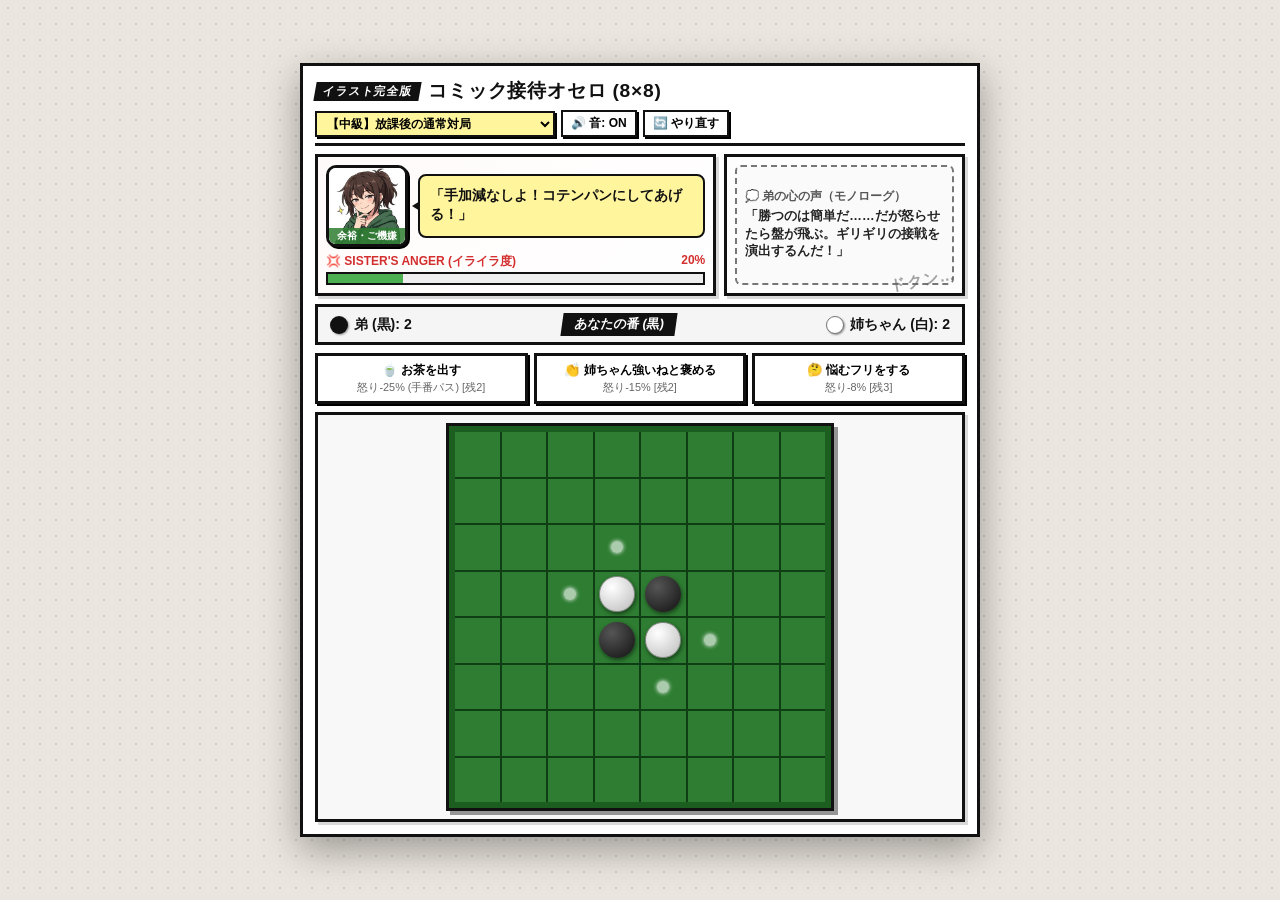
==== index.html @ 3b0e12ae "Add files via upload" ====
<!DOCTYPE html>
<html lang="ja">
<head>
<meta charset="UTF-8">
<meta name="viewport" content="width=device-width, initial-scale=1.0">
<title>コミック接待オセロ 〜姉ちゃんの機嫌を損ねずに勝て！〜</title>
<style>
  :root {
    --comic-black: #111111;
    --comic-white: #ffffff;
    --comic-red: #d32f2f;
    --comic-yellow: #fff59d;
    --board-bg: #2e7d32;
    --board-border: #1b5e20;
    --border-thick: 3.5px solid var(--comic-black);
    --border-medium: 2px solid var(--comic-black);
  }

  * {
    box-sizing: border-box;
    margin: 0;
    padding: 0;
    user-select: none;
  }

  body {
    font-family: 'Hiragino Kaku Gothic ProN', 'Yu Gothic', sans-serif;
    background: #eae5de;
    background-image: radial-gradient(#ccc 1.5px, transparent 1.5px);
    background-size: 16px 16px;
    color: var(--comic-black);
    display: flex;
    justify-content: center;
    align-items: center;
    min-height: 100vh;
    padding: 10px;
    overflow-x: hidden;
  }

  .comic-page {
    background: var(--comic-white);
    border: var(--border-thick);
    box-shadow: 0 12px 35px rgba(0, 0, 0, 0.35);
    max-width: 680px;
    width: 100%;
    padding: 12px;
    display: flex;
    flex-direction: column;
    gap: 8px;
    position: relative;
  }

  /* Header & Stage Selector */
  .comic-header {
    border-bottom: var(--border-thick);
    padding-bottom: 6px;
    display: flex;
    justify-content: space-between;
    align-items: center;
    flex-wrap: wrap;
    gap: 6px;
  }

  .comic-title {
    font-size: 1.2rem;
    font-weight: 900;
    letter-spacing: 0.04em;
    display: flex;
    align-items: center;
    gap: 8px;
  }

  .chapter-badge {
    background: var(--comic-black);
    color: var(--comic-white);
    font-size: 0.72rem;
    font-weight: 900;
    padding: 2px 8px;
    transform: skew(-10deg);
  }

  .header-actions {
    display: flex;
    gap: 6px;
    align-items: center;
    flex-wrap: wrap;
  }

  .stage-select {
    background: var(--comic-yellow);
    border: var(--border-medium);
    padding: 3px 6px;
    font-size: 0.75rem;
    font-weight: 900;
    cursor: pointer;
    box-shadow: 2px 2px 0px #000;
  }

  .comic-btn-small {
    background: var(--comic-white);
    border: var(--border-medium);
    padding: 3px 8px;
    font-size: 0.75rem;
    font-weight: bold;
    cursor: pointer;
    box-shadow: 2px 2px 0px #000;
  }

  .comic-btn-small:hover {
    background: #f5f5f5;
  }

  /* Top Comic Panels */
  .top-panels {
    display: grid;
    grid-template-columns: 1.25fr 0.75fr;
    gap: 8px;
  }

  @media (max-width: 520px) {
    .top-panels {
      grid-template-columns: 1fr;
    }
  }

  .panel {
    border: var(--border-thick);
    background: var(--comic-white);
    padding: 8px;
    position: relative;
    box-shadow: 3px 3px 0px rgba(0, 0, 0, 0.15);
    overflow: hidden;
  }

  /* Sister Panel with Real Illustration */
  .panel-sister {
    display: flex;
    flex-direction: column;
    justify-content: space-between;
    background: linear-gradient(135deg, #fffafa 0%, #ffffff 100%);
  }

  .sister-content {
    display: flex;
    align-items: center;
    gap: 10px;
  }

  .sister-avatar-wrap {
    width: 82px;
    height: 82px;
    border-radius: 10px;
    border: var(--border-thick);
    background: #fff;
    flex-shrink: 0;
    position: relative;
    overflow: hidden;
    box-shadow: 2px 2px 0px #000;
  }

  .sister-avatar-img {
    width: 100%;
    height: 100%;
    object-fit: cover;
    display: block;
    transition: transform 0.2s ease;
  }

  .mood-tag {
    position: absolute;
    bottom: 0;
    left: 0;
    right: 0;
    background: rgba(0, 0, 0, 0.78);
    color: #fff;
    font-size: 0.62rem;
    font-weight: 900;
    text-align: center;
    padding: 1px 0;
  }

  .speech-balloon {
    background: var(--comic-yellow);
    border: var(--border-medium);
    border-radius: 8px;
    padding: 8px 10px;
    font-size: 0.85rem;
    font-weight: bold;
    line-height: 1.38;
    flex-grow: 1;
    position: relative;
    min-height: 64px;
    display: flex;
    align-items: center;
  }

  .speech-balloon::before {
    content: '';
    position: absolute;
    left: -8px;
    top: 50%;
    transform: translateY(-50%);
    border-width: 5px 8px 5px 0;
    border-style: solid;
    border-color: transparent var(--comic-black) transparent transparent;
  }

  /* Anger Meter */
  .anger-wrapper {
    margin-top: 6px;
  }

  .anger-header {
    display: flex;
    justify-content: space-between;
    font-size: 0.75rem;
    font-weight: 900;
    color: var(--comic-red);
    margin-bottom: 2px;
  }

  .anger-bar-box {
    height: 13px;
    border: var(--border-medium);
    background: #eee;
    overflow: hidden;
    position: relative;
  }

  .anger-bar-progress {
    height: 100%;
    width: 20%;
    background: #4caf50;
    transition: width 0.3s ease, background-color 0.3s ease;
  }

  .danger-shake {
    animation: dangerShake 0.15s infinite;
  }

  @keyframes dangerShake {
    0%, 100% { transform: translate(0, 0); }
    25% { transform: translate(-2px, 1px); }
    75% { transform: translate(2px, -1px); }
  }

  /* Brother Monologue Panel */
  .panel-brother {
    display: flex;
    flex-direction: column;
    justify-content: space-between;
    background: #fdfdfd;
  }

  .brother-box {
    display: flex;
    flex-direction: column;
    height: 100%;
    justify-content: center;
    border: 2px dashed #777;
    padding: 8px;
    border-radius: 6px;
    background: #fafafa;
  }

  .thought-title {
    font-size: 0.72rem;
    font-weight: 900;
    color: #555;
    margin-bottom: 4px;
  }

  .thought-text {
    font-size: 0.79rem;
    font-weight: 600;
    line-height: 1.4;
    color: #222;
  }

  .sound-effect-float {
    position: absolute;
    right: 6px;
    bottom: 2px;
    font-size: 0.95rem;
    font-weight: 900;
    color: #666;
    opacity: 0.6;
    letter-spacing: 0.1em;
    transform: rotate(-10deg);
  }

  /* Score & Turn Banner */
  .banner-score {
    display: flex;
    justify-content: space-between;
    align-items: center;
    border: var(--border-thick);
    padding: 6px 12px;
    background: #f5f5f5;
    font-weight: 900;
    font-size: 0.88rem;
  }

  .player-disc-count {
    display: flex;
    align-items: center;
    gap: 6px;
  }

  .mini-disc {
    width: 18px;
    height: 18px;
    border-radius: 50%;
    box-shadow: 1px 1px 2px rgba(0,0,0,0.4);
  }

  .mini-black { background: #111; }
  .mini-white { background: #fff; border: 1px solid #777; }

  .turn-tag {
    background: var(--comic-black);
    color: #fff;
    padding: 3px 12px;
    font-size: 0.8rem;
    transform: skew(-8deg);
  }

  .turn-tag.sister-thinking {
    background: var(--comic-red);
  }

  /* Hospitality Command Panel */
  .hospitality-bar {
    display: grid;
    grid-template-columns: repeat(3, 1fr);
    gap: 6px;
  }

  .cmd-btn {
    background: var(--comic-white);
    border: var(--border-thick);
    padding: 6px 4px;
    font-family: inherit;
    font-size: 0.78rem;
    font-weight: 900;
    cursor: pointer;
    display: flex;
    flex-direction: column;
    align-items: center;
    gap: 2px;
    box-shadow: 2px 2px 0px #000;
    transition: all 0.1s;
  }

  .cmd-btn:hover:not(:disabled) {
    background: #fff9c4;
    transform: translate(-1px, -1px);
    box-shadow: 3px 3px 0px #000;
  }

  .cmd-btn:active:not(:disabled) {
    transform: translate(2px, 2px);
    box-shadow: 0px 0px 0px #000;
  }

  .cmd-btn:disabled {
    opacity: 0.4;
    cursor: not-allowed;
    background: #e0e0e0;
    box-shadow: none;
  }

  .cmd-sub {
    font-size: 0.68rem;
    color: #666;
    font-weight: normal;
  }

  /* Othello 8x8 Board Panel */
  .panel-board {
    display: flex;
    flex-direction: column;
    align-items: center;
    padding: 8px;
    background: #f8f8f8;
    position: relative;
  }

  .board-container {
    background: #1b5e20;
    border: var(--border-thick);
    padding: 6px;
    box-shadow: 4px 4px 0px rgba(0, 0, 0, 0.4);
    position: relative;
    transition: transform 0.8s cubic-bezier(0.175, 0.885, 0.32, 1.275);
  }

  .othello-grid {
    display: grid;
    grid-template-columns: repeat(8, 1fr);
    grid-template-rows: repeat(8, 1fr);
    gap: 2px;
    width: min(86vw, 370px);
    height: min(86vw, 370px);
    background: #0f3d14;
  }

  .cell {
    background: var(--board-bg);
    display: flex;
    align-items: center;
    justify-content: center;
    position: relative;
    cursor: default;
  }

  .cell.valid-move {
    cursor: pointer;
  }

  .cell.valid-move::after {
    content: '';
    width: 26%;
    height: 26%;
    border-radius: 50%;
    background: rgba(255, 255, 255, 0.6);
    box-shadow: 0 0 4px #fff;
    transition: transform 0.15s;
  }

  .cell.valid-move:hover::after {
    transform: scale(1.6);
    background: #ffeb3b;
    box-shadow: 0 0 6px #ffeb3b;
  }

  .disc {
    width: 80%;
    height: 80%;
    border-radius: 50%;
    box-shadow: 1px 2px 4px rgba(0, 0, 0, 0.5);
    transition: transform 0.3s;
  }

  .disc.black {
    background: radial-gradient(circle at 35% 30%, #555, #111);
  }

  .disc.white {
    background: radial-gradient(circle at 35% 30%, #fff, #bbb);
    border: 1px solid #888;
  }

  .disc.flip-anim {
    animation: discFlip 0.35s forwards;
  }

  @keyframes discFlip {
    0% { transform: rotateY(0deg) scale(1); }
    50% { transform: rotateY(90deg) scale(1.15); }
    100% { transform: rotateY(180deg) scale(1); }
  }

  /* Dynamic Anime Cut-in Banner (Mid-game) */
  .anime-cutin-banner {
    position: fixed;
    left: 0;
    right: 0;
    top: 36%;
    background: linear-gradient(90deg, #000 0%, #222 15%, #b71c1c 85%, #000 100%);
    border-top: 4px solid #fff;
    border-bottom: 4px solid #fff;
    outline: 4px solid #000;
    display: none;
    align-items: center;
    justify-content: center;
    gap: 16px;
    padding: 8px 20px;
    z-index: 2500;
    box-shadow: 0 10px 30px rgba(0,0,0,0.6);
    animation: cutinSlide 0.95s forwards ease-out;
    pointer-events: none;
  }

  @keyframes cutinSlide {
    0% { transform: translateX(100%) skewY(-3deg); opacity: 0; }
    18% { transform: translateX(0%) skewY(-3deg); opacity: 1; }
    80% { transform: translateX(0%) skewY(-3deg); opacity: 1; }
    100% { transform: translateX(-100%) skewY(-3deg); opacity: 0; }
  }

  .cutin-banner-img {
    width: 92px;
    height: 92px;
    border-radius: 8px;
    border: 3px solid #fff;
    object-fit: cover;
    box-shadow: 3px 3px 0px #000;
  }

  .cutin-banner-text {
    color: #fff;
    font-size: 1.25rem;
    font-weight: 900;
    text-shadow: 2px 2px 0px #000;
    letter-spacing: 0.06em;
    max-width: 380px;
  }

  /* Dynamic Onomatopoeia Effect Overlay */
  .onomato-popup {
    position: absolute;
    pointer-events: none;
    font-size: 1.8rem;
    font-weight: 900;
    color: var(--comic-red);
    text-shadow: 2px 2px 0px #000, -2px -2px 0px #fff;
    letter-spacing: 0.1em;
    z-index: 100;
    transform: translate(-50%, -50%) rotate(var(--rot));
    animation: onomatoPop 0.8s forwards ease-out;
  }

  @keyframes onomatoPop {
    0% { transform: translate(-50%, -50%) scale(0.3) rotate(var(--rot)); opacity: 0; }
    30% { transform: translate(-50%, -50%) scale(1.3) rotate(var(--rot)); opacity: 1; }
    70% { transform: translate(-50%, -50%) scale(1) rotate(var(--rot)); opacity: 1; }
    100% { transform: translate(-50%, -100%) scale(0.9) rotate(var(--rot)); opacity: 0; }
  }

  /* Table Flip Crash Animation */
  .table-flip-active {
    animation: flipTableManga 1.5s forwards cubic-bezier(0.2, 1, 0.4, 1);
  }

  @keyframes flipTableManga {
    0% { transform: scale(1) rotate(0deg); }
    20% { transform: scale(1.15) translateY(-60px) rotate(-15deg); }
    50% { transform: scale(0.9) translateY(-200px) rotate(120deg); }
    100% { transform: scale(0.2) translateY(800px) rotate(360deg); opacity: 0; }
  }

  .flying-particle {
    position: fixed;
    width: 28px;
    height: 28px;
    border-radius: 50%;
    z-index: 2000;
    pointer-events: none;
    animation: particleFly 1.2s forwards ease-out;
  }

  @keyframes particleFly {
    0% { transform: translate(0, 0) scale(1); opacity: 1; }
    100% { transform: translate(var(--tx), var(--ty)) scale(0.2) rotate(720deg); opacity: 0; }
  }

  /* Manga Cut-in Result Modal */
  .manga-modal-bg {
    position: fixed;
    top: 0;
    left: 0;
    width: 100%;
    height: 100%;
    background: rgba(0, 0, 0, 0.86);
    display: none;
    justify-content: center;
    align-items: center;
    z-index: 3000;
    padding: 14px;
  }

  .manga-modal-box {
    background: #fff;
    border: 6px solid #000;
    max-width: 560px;
    width: 100%;
    padding: 18px;
    position: relative;
    box-shadow: 0 0 40px rgba(0, 0, 0, 0.8);
    display: flex;
    flex-direction: column;
    align-items: center;
    gap: 10px;
    animation: modalPop 0.25s cubic-bezier(0.175, 0.885, 0.32, 1.275);
    overflow: hidden;
  }

  @keyframes modalPop {
    0% { transform: scale(0.5); opacity: 0; }
    100% { transform: scale(1); opacity: 1; }
  }

  .speed-lines {
    position: absolute;
    top: 0;
    left: 0;
    width: 100%;
    height: 100%;
    background: repeating-conic-gradient(
      from 0deg,
      rgba(0, 0, 0, 0.05) 0deg 10deg,
      transparent 10deg 20deg
    );
    pointer-events: none;
  }

  .modal-shout {
    font-size: 1.85rem;
    font-weight: 900;
    letter-spacing: 0.1em;
    color: var(--comic-red);
    text-shadow: 2px 2px 0px #000;
    text-align: center;
    z-index: 1;
    transform: skew(-6deg);
  }

  .modal-illust-wrap {
    z-index: 1;
    border: 4px solid #000;
    box-shadow: 4px 4px 0px rgba(0,0,0,0.3);
    background: #fff;
    overflow: hidden;
    max-width: 100%;
  }

  .modal-illust-scene {
    width: 100%;
    max-width: 480px;
    height: auto;
    display: block;
  }

  .modal-illust-face {
    width: 160px;
    height: 160px;
    object-fit: cover;
    display: block;
  }

  .modal-balloon {
    font-size: 1rem;
    font-weight: 900;
    background: #000;
    color: #fff;
    padding: 8px 16px;
    border-radius: 4px;
    text-align: center;
    z-index: 1;
    line-height: 1.4;
  }

  .modal-score {
    font-size: 1.15rem;
    font-weight: 900;
    color: #2e7d32;
    z-index: 1;
  }

  .modal-desc {
    font-size: 0.86rem;
    color: #333;
    line-height: 1.5;
    text-align: center;
    z-index: 1;
  }

  .modal-btn {
    background: #000;
    color: #fff;
    border: 3px solid #000;
    padding: 10px 28px;
    font-size: 0.95rem;
    font-weight: 900;
    cursor: pointer;
    letter-spacing: 0.1em;
    z-index: 1;
    transition: all 0.15s;
    box-shadow: 3px 3px 0px #aaa;
  }

  .modal-btn:hover {
    background: var(--comic-red);
    border-color: var(--comic-red);
    transform: translate(-2px, -2px);
    box-shadow: 5px 5px 0px #000;
  }
</style>
</head>
<body>

<div class="comic-page" id="comicPage">

  <!-- Header -->
  <div class="comic-header">
    <div class="comic-title">
      <span class="chapter-badge">イラスト完全版</span>
      <span>コミック接待オセロ (8×8)</span>
    </div>
    <div class="header-actions">
      <select class="stage-select" id="stageSelect" onchange="changeStage()">
        <option value="easy">【初級】おやつ前のご機嫌姉ちゃん</option>
        <option value="normal" selected>【中級】放課後の通常対局</option>
        <option value="hard">【上級】テスト前でピリピリ姉ちゃん</option>
      </select>
      <button class="comic-btn-small" id="soundBtn" onclick="toggleSound()">🔊 音: ON</button>
      <button class="comic-btn-small" onclick="resetGame()">🔄 やり直す</button>
    </div>
  </div>

  <!-- Top Comic Panels -->
  <div class="top-panels">

    <!-- Panel 1: Sister's Illustrated Mood & Speech -->
    <div class="panel panel-sister" id="panelSister">
      <div class="sister-content">
        <div class="sister-avatar-wrap">
          <img class="sister-avatar-img" id="sisterAvatarImg" src="" alt="姉ちゃん">
          <div class="mood-tag" id="moodTag">ご機嫌</div>
        </div>
        <div class="speech-balloon" id="speechBalloon">
          「手加減なしよ！コテンパンにしてあげる！」
        </div>
      </div>
      <div class="anger-wrapper">
        <div class="anger-header">
          <span>💢 SISTER'S ANGER (イライラ度)</span>
          <span id="angerText">20%</span>
        </div>
        <div class="anger-bar-box">
          <div class="anger-bar-progress" id="angerBar"></div>
        </div>
      </div>
    </div>

    <!-- Panel 2: Brother's Inner Voice -->
    <div class="panel panel-brother">
      <div class="brother-box">
        <div class="thought-title">💭 弟の心の声（モノローグ）</div>
        <div class="thought-text" id="thoughtText">
          「勝つのは簡単だ……だが怒らせたら盤が飛ぶ。ギリギリの接戦を演出するんだ！」
        </div>
      </div>
      <div class="sound-effect-float" id="monoEffect">ドクン…</div>
    </div>

  </div>

  <!-- Score & Turn Banner -->
  <div class="banner-score">
    <div class="player-disc-count">
      <div class="mini-disc mini-black"></div>
      <span>弟 (黒): <span id="blackScore">2</span></span>
    </div>
    <div class="turn-tag" id="turnTag">あなたの番 (黒)</div>
    <div class="player-disc-count">
      <div class="mini-disc mini-white"></div>
      <span>姉ちゃん (白): <span id="whiteScore">2</span></span>
    </div>
  </div>

  <!-- Hospitality Commands -->
  <div class="hospitality-bar">
    <button class="cmd-btn" id="btnTea" onclick="useCommand('tea')">
      <span>🍵 お茶を出す</span>
      <span class="cmd-sub">怒り-25% (手番パス) [残<span id="teaCount">2</span>]</span>
    </button>
    <button class="cmd-btn" id="btnPraise" onclick="useCommand('praise')">
      <span>👏 姉ちゃん強いねと褒める</span>
      <span class="cmd-sub">怒り-15% [残<span id="praiseCount">2</span>]</span>
    </button>
    <button class="cmd-btn" id="btnHesitate" onclick="useCommand('hesitate')">
      <span>🤔 悩むフリをする</span>
      <span class="cmd-sub">怒り-8% [残<span id="hesitateCount">3</span>]</span>
    </button>
  </div>

  <!-- Main 8x8 Othello Board -->
  <div class="panel panel-board">
    <div class="board-container" id="boardContainer">
      <div class="othello-grid" id="othelloGrid">
        <!-- 64 cells generated by JS -->
      </div>
    </div>
  </div>

</div>

<!-- Mid-game Dynamic Anime Cut-in Banner -->
<div class="anime-cutin-banner" id="animeCutinBanner">
  <img class="cutin-banner-img" id="cutinBannerImg" src="" alt="カットイン">
  <div class="cutin-banner-text" id="cutinBannerText">「そこ私の角だったのに！！」</div>
</div>

<!-- Manga Cut-in Result Modal -->
<div class="manga-modal-bg" id="mangaModal">
  <div class="manga-modal-box">
    <div class="speed-lines"></div>
    <div class="modal-shout" id="modalShout">ドォォォン！！</div>
    <div class="modal-illust-wrap" id="modalIllustWrap">
      <img id="modalIllustImg" class="modal-illust-scene" src="" alt="結末イラスト">
    </div>
    <div class="modal-balloon" id="modalBalloon">「もうやんない！！！！」</div>
    <div class="modal-score" id="modalScore">結果</div>
    <div class="modal-desc" id="modalDesc">説明</div>
    <button class="modal-btn" onclick="closeModalAndReset()">もう一度挑戦する</button>
  </div>
</div>

<script>
/* =========================================================
   Embedded Sister Illustrations (Base64 Data URIs)
   ========================================================= */
const ASSETS = {"face_happy": "[data-uri]", "face_neutral": "[data-uri]", "face_annoyed": "[data-uri]", "face_furious": "[data-uri]", "scene_flip": "[data-uri]"};

/* =========================================================
   Sound Effects (Web Audio API)
   ========================================================= */
let audioCtx = null;
let soundEnabled = true;

function initAudio() {
  if (!audioCtx) {
    const AudioContext = window.AudioContext || window.webkitAudioContext;
    if (AudioContext) audioCtx = new AudioContext();
  }
}

function playSound(type) {
  if (!soundEnabled) return;
  initAudio();
  if (!audioCtx) return;

  const now = audioCtx.currentTime;

  if (type === 'click') {
    const osc = audioCtx.createOscillator();
    const gain = audioCtx.createGain();
    osc.type = 'triangle';
    osc.frequency.setValueAtTime(280, now);
    osc.frequency.exponentialRampToValueAtTime(70, now + 0.08);
    gain.gain.setValueAtTime(0.4, now);
    gain.gain.exponentialRampToValueAtTime(0.01, now + 0.08);
    osc.connect(gain);
    gain.connect(audioCtx.destination);
    osc.start(now);
    osc.stop(now + 0.08);
  } else if (type === 'flip') {
    const osc = audioCtx.createOscillator();
    const gain = audioCtx.createGain();
    osc.type = 'sine';
    osc.frequency.setValueAtTime(450, now);
    osc.frequency.exponentialRampToValueAtTime(180, now + 0.06);
    gain.gain.setValueAtTime(0.2, now);
    gain.gain.exponentialRampToValueAtTime(0.01, now + 0.06);
    osc.connect(gain);
    gain.connect(audioCtx.destination);
    osc.start(now);
    osc.stop(now + 0.06);
  } else if (type === 'heavy') {
    const osc = audioCtx.createOscillator();
    const gain = audioCtx.createGain();
    osc.type = 'sawtooth';
    osc.frequency.setValueAtTime(160, now);
    osc.frequency.exponentialRampToValueAtTime(40, now + 0.25);
    gain.gain.setValueAtTime(0.6, now);
    gain.gain.exponentialRampToValueAtTime(0.01, now + 0.25);
    osc.connect(gain);
    gain.connect(audioCtx.destination);
    osc.start(now);
    osc.stop(now + 0.25);
  } else if (type === 'tea') {
    [523, 659, 784, 1046].forEach((f, i) => {
      const osc = audioCtx.createOscillator();
      const gain = audioCtx.createGain();
      osc.frequency.setValueAtTime(f, now + i * 0.08);
      gain.gain.setValueAtTime(0.18, now + i * 0.08);
      gain.gain.exponentialRampToValueAtTime(0.001, now + i * 0.08 + 0.25);
      osc.connect(gain);
      gain.connect(audioCtx.destination);
      osc.start(now + i * 0.08);
      osc.stop(now + i * 0.08 + 0.3);
    });
  } else if (type === 'crash') {
    const bufferSize = audioCtx.sampleRate * 0.9;
    const buffer = audioCtx.createBuffer(1, bufferSize, audioCtx.sampleRate);
    const data = buffer.getChannelData(0);
    for (let i = 0; i < bufferSize; i++) {
      data[i] = (Math.random() * 2 - 1) * Math.exp(-i / (audioCtx.sampleRate * 0.25));
    }
    const noise = audioCtx.createBufferSource();
    noise.buffer = buffer;
    const gain = audioCtx.createGain();
    gain.gain.setValueAtTime(0.9, now);
    gain.gain.exponentialRampToValueAtTime(0.01, now + 0.85);
    noise.connect(gain);
    gain.connect(audioCtx.destination);
    noise.start(now);
  }
}

function toggleSound() {
  soundEnabled = !soundEnabled;
  document.getElementById('soundBtn').textContent = soundEnabled ? '🔊 音: ON' : '🔈 音: OFF';
}

/* =========================================================
   8x8 Full Othello Game State & Stages
   ========================================================= */
const EMPTY = 0;
const BLACK = 1; // 弟
const WHITE = 2; // 姉

const DIRS = [
  [-1, -1], [-1, 0], [-1, 1],
  [0, -1],           [0, 1],
  [1, -1],  [1, 0],  [1, 1]
];

const STAGES = {
  easy: {
    initAnger: 10,
    angerMult: 0.8,
    openingSpeech: "「おやつ前のオセロね！ふふん、余裕で勝っちゃうわよ〜♪」",
    openingThought: "「おやつ前で姉ちゃんはご機嫌だ。焦らず丁寧に接待すれば勝てるぞ！」"
  },
  normal: {
    initAnger: 20,
    angerMult: 1.0,
    openingSpeech: "「手加減なしよ！コテンパンにしてあげる！」",
    openingThought: "「勝つのは簡単だ……だが怒らせたら盤が飛ぶ。ギリギリの接戦を演出するんだ！」"
  },
  hard: {
    initAnger: 50,
    angerMult: 1.25,
    openingSpeech: "「テスト勉強でイライラしてんだから、変な打ち方したら承知しないわよ！」",
    openingThought: "「最初からイライラ度50%！？お茶と褒め言葉をフル活用しないと即座に盤が飛ぶぞ……！」"
  }
};

let currentStage = 'normal';
let board = [];
let currentTurn = BLACK;
let angerLevel = 20;
let isGameOver = false;
let isAiThinking = false;
let commandLimits = { tea: 2, praise: 2, hesitate: 3 };

function changeStage() {
  currentStage = document.getElementById('stageSelect').value;
  resetGame();
}

function initGame() {
  const st = STAGES[currentStage];
  board = Array(8).fill(null).map(() => Array(8).fill(EMPTY));
  board[3][3] = WHITE;
  board[3][4] = BLACK;
  board[4][3] = BLACK;
  board[4][4] = WHITE;

  currentTurn = BLACK;
  angerLevel = st.initAnger;
  isGameOver = false;
  isAiThinking = false;

  commandLimits = { tea: 2, praise: 2, hesitate: 3 };

  updateCommandUI();
  renderBoard();
  updateScores();
  updateAngerUI();
  updateTurnIndicator();

  setSisterSpeech(st.openingSpeech);
  setBrotherThought(st.openingThought);
}

function resetGame() {
  document.getElementById('boardContainer').classList.remove('table-flip-active');
  document.getElementById('mangaModal').style.display = 'none';
  initGame();
}

function closeModalAndReset() {
  document.getElementById('mangaModal').style.display = 'none';
  resetGame();
}

function isValidCoord(r, c) {
  return r >= 0 && r < 8 && c >= 0 && c < 8;
}

function isCorner(r, c) {
  return (r === 0 || r === 7) && (c === 0 || c === 7);
}

function getFlips(r, c, player) {
  if (board[r][c] !== EMPTY) return [];
  const opponent = player === BLACK ? WHITE : BLACK;
  const flips = [];

  for (const [dr, dc] of DIRS) {
    let nr = r + dr;
    let nc = c + dc;
    const line = [];

    while (isValidCoord(nr, nc) && board[nr][nc] === opponent) {
      line.push([nr, nc]);
      nr += dr;
      nc += dc;
    }

    if (line.length > 0 && isValidCoord(nr, nc) && board[nr][nc] === player) {
      flips.push(...line);
    }
  }

  return flips;
}

function getValidMoves(player) {
  const moves = [];
  for (let r = 0; r < 8; r++) {
    for (let c = 0; c < 8; c++) {
      const flips = getFlips(r, c, player);
      if (flips.length > 0) moves.push({ r, c, flips });
    }
  }
  return moves;
}

/* =========================================================
   Rendering & Manga Visuals
   ========================================================= */
function renderBoard() {
  const grid = document.getElementById('othelloGrid');
  grid.innerHTML = '';

  const validMoves = (currentTurn === BLACK && !isGameOver && !isAiThinking) ? getValidMoves(BLACK) : [];
  const validMap = new Set(validMoves.map(m => `${m.r},${m.c}`));

  for (let r = 0; r < 8; r++) {
    for (let c = 0; c < 8; c++) {
      const cell = document.createElement('div');
      cell.className = 'cell';
      cell.dataset.r = r;
      cell.dataset.c = c;

      if (validMap.has(`${r},${c}`)) {
        cell.classList.add('valid-move');
        cell.onclick = () => handlePlayerMove(r, c);
      }

      if (board[r][c] !== EMPTY) {
        const disc = document.createElement('div');
        disc.className = `disc ${board[r][c] === BLACK ? 'black' : 'white'}`;
        cell.appendChild(disc);
      }

      grid.appendChild(cell);
    }
  }
}

function spawnOnomatopoeia(x, y, text) {
  const elem = document.createElement('div');
  elem.className = 'onomato-popup';
  elem.textContent = text;
  elem.style.left = `${x}px`;
  elem.style.top = `${y}px`;
  elem.style.setProperty('--rot', `${(Math.random() * 30 - 15)}deg`);
  document.body.appendChild(elem);
  setTimeout(() => elem.remove(), 850);
}

function showAnimeCutin(faceKey, text) {
  const banner = document.getElementById('animeCutinBanner');
  const img = document.getElementById('cutinBannerImg');
  const txt = document.getElementById('cutinBannerText');

  img.src = ASSETS[faceKey];
  txt.textContent = text;
  banner.style.display = 'none';
  void banner.offsetWidth; // trigger reflow
  banner.style.display = 'flex';
  setTimeout(() => {
    banner.style.display = 'none';
  }, 950);
}

/* =========================================================
   Move Execution
   ========================================================= */
function executeMove(r, c, player, flips, callback) {
  board[r][c] = player;
  playSound(isCorner(r, c) ? 'heavy' : 'click');

  const cellIdx = r * 8 + c;
  const cell = document.getElementById('othelloGrid').children[cellIdx];
  cell.innerHTML = '';
  const newDisc = document.createElement('div');
  newDisc.className = `disc ${player === BLACK ? 'black' : 'white'}`;
  cell.appendChild(newDisc);

  const rect = cell.getBoundingClientRect();
  const sounds = player === BLACK ? ['バシィッ！', 'ズバァッ！', 'ドォン！'] : ['パシッ！', 'フフッ！', 'カチャッ！'];
  spawnOnomatopoeia(rect.left + rect.width / 2, rect.top + rect.height / 2, isCorner(r, c) ? 'ドゴォォォン！！' : sounds[Math.floor(Math.random() * sounds.length)]);

  flips.forEach(([fr, fc], i) => {
    board[fr][fc] = player;
    setTimeout(() => {
      const fCell = document.getElementById('othelloGrid').children[fr * 8 + fc];
      const d = fCell.querySelector('.disc');
      if (d) {
        d.className = `disc ${player === BLACK ? 'black' : 'white'} flip-anim`;
        playSound('flip');
      }
    }, (i + 1) * 65);
  });

  const delay = (flips.length + 1) * 65 + 120;
  setTimeout(() => {
    updateScores();
    if (callback) callback();
  }, delay);
}

/* =========================================================
   Player & Sister AI Turn Flow
   ========================================================= */
function handlePlayerMove(r, c) {
  if (isGameOver || isAiThinking || currentTurn !== BLACK) return;

  const flips = getFlips(r, c, BLACK);
  if (flips.length === 0) return;

  isAiThinking = true;

  const prevAnger = angerLevel;
  const mult = STAGES[currentStage].angerMult;
  let delta = Math.round((flips.length <= 2 ? 3 : (flips.length <= 4 ? 8 : 16)) * mult);

  if (isCorner(r, c)) {
    delta += Math.round(25 * mult);
    setSisterSpeech("「あーーーっ！！そこ角じゃん！！ズルい！！！」");
    setBrotherThought("「うわっ、角を取ってしまった！姉ちゃんの殺気がヤバい……！」");
    showAnimeCutin('face_furious', '「そこ私の角だったのにーーっ！！」');
  } else {
    if (angerLevel + delta >= 90 && prevAnger < 90) {
      setSisterSpeech("「……次取ったら、どうなるか分かってるわよね？」");
      setBrotherThought("「手が震えている……あと1回でも刺激したらちゃぶ台が飛ぶぞ！！」");
      showAnimeCutin('face_furious', '「次取ったら許さないからね……！！」');
    } else if (angerLevel + delta >= 70 && prevAnger < 70) {
      setSisterSpeech("「……ねえ、それ本気で打ったの？怒るよ？」");
      setBrotherThought("「まずい、青筋が立った！そろそろお茶か褒め言葉でなだめよう。」");
      showAnimeCutin('face_annoyed', '「ちょっと！調子乗ってない！？」');
    } else {
      setSisterSpeech("「むっ……やるじゃない。でも負けないわよ！」");
      setBrotherThought("「よし、このペースなら機嫌を保ちつつ接戦に持ち込める！」");
    }
  }

  changeAnger(delta);

  if (angerLevel >= 100) {
    executeMove(r, c, BLACK, flips, () => {
      triggerTableFlip();
    });
    return;
  }

  executeMove(r, c, BLACK, flips, () => {
    currentTurn = WHITE;
    updateTurnIndicator();
    renderBoard();

    const aiMoves = getValidMoves(WHITE);
    if (aiMoves.length === 0) {
      setTimeout(() => {
        setSisterSpeech("「置ける場所がない！？……パスよ、パス！」");
        setBrotherThought("「姉ちゃんがパスした！こっちの手番だが、取りすぎないように注意だ！」");
        currentTurn = BLACK;
        updateTurnIndicator();
        renderBoard();

        if (getValidMoves(BLACK).length === 0) {
          endGame();
        } else {
          isAiThinking = false;
        }
      }, 800);
    } else {
      setTimeout(handleSisterTurn, 700);
    }
  });
}

function handleSisterTurn() {
  if (isGameOver) return;

  const validMoves = getValidMoves(WHITE);
  if (validMoves.length === 0) {
    currentTurn = BLACK;
    isAiThinking = false;
    updateTurnIndicator();
    renderBoard();
    return;
  }

  let best = null;
  let maxScore = -9999;

  for (const m of validMoves) {
    let score = m.flips.length;
    if (isCorner(m.r, m.c)) score += 500;
    score += Math.random() * 5;
    if (score > maxScore) {
      maxScore = score;
      best = m;
    }
  }

  let delta = 0;
  if (isCorner(best.r, best.c)) {
    delta -= 22;
    setSisterSpeech("「よっしゃーー！角ゲット！私の勝ち確定ね！」");
    setBrotherThought("「角を取られて悔しいが、これで姉ちゃんの機嫌が一気に治った……計画通り！」");
    showAnimeCutin('face_happy', '「ふふん♪ 角はもらったわよ！」');
  } else if (best.flips.length >= 3) {
    delta -= 8;
    setSisterSpeech("「ふふん！たくさんひっくり返したわ！いい気味ね！」");
    setBrotherThought("「適度に取らせてご機嫌を取る……これぞ弟の接待術。」");
  } else {
    delta -= 3;
  }

  changeAnger(delta);

  executeMove(best.r, best.c, WHITE, best.flips, () => {
    currentTurn = BLACK;
    updateTurnIndicator();
    renderBoard();

    const pMoves = getValidMoves(BLACK);
    if (pMoves.length === 0) {
      setTimeout(() => {
        setSisterSpeech("「アンタ置けないでしょ！ふふ、私のターン続行！」");
        setBrotherThought("「僕がパス……！姉ちゃんに主導権を渡したが、逆転されないように祈るしかない！」");
        const nextAi = getValidMoves(WHITE);
        if (nextAi.length === 0) {
          endGame();
        } else {
          currentTurn = WHITE;
          updateTurnIndicator();
          setTimeout(handleSisterTurn, 800);
        }
      }, 700);
    } else {
      isAiThinking = false;
    }
  });
}

/* =========================================================
   Hospitality Commands
   ========================================================= */
function useCommand(type) {
  if (isGameOver || isAiThinking || currentTurn !== BLACK) return;
  if (commandLimits[type] <= 0) return;

  commandLimits[type]--;
  updateCommandUI();

  if (type === 'tea') {
    playSound('tea');
    changeAnger(-25);
    setSisterSpeech("「お茶？……冷たくて美味しいじゃない。気が利くわね。」");
    setBrotherThought("「冷たい麦茶でクールダウン成功！だが僕のターンはスキップだ。」");
    showAnimeCutin('face_happy', '「ま、まあ許してあげるわ♪」');

    isAiThinking = true;
    currentTurn = WHITE;
    updateTurnIndicator();
    renderBoard();

    setTimeout(() => {
      const moves = getValidMoves(WHITE);
      if (moves.length > 0) {
        handleSisterTurn();
      } else {
        isAiThinking = false;
        currentTurn = BLACK;
        updateTurnIndicator();
        renderBoard();
      }
    }, 1000);

  } else if (type === 'praise') {
    playSound('tea');
    changeAnger(-15);
    setSisterSpeech("「え？私強い？……当たり前でしょ、お姉ちゃんなんだから！」");
    setBrotherThought("「ベタ褒め作戦成功！鼻が高くなってご機嫌になったぞ。」");
    showAnimeCutin('face_happy', '「ふふん、もっと褒めなさい♪」');
  } else if (type === 'hesitate') {
    playSound('click');
    changeAnger(-8);
    setSisterSpeech("「ふふっ、悩んでる悩んでる！どう打っても私の勝ちよ！」");
    setBrotherThought("「悩むフリをして油断させた……姉ちゃんの優越感をくすぐるんだ。」");
  }
}

function updateCommandUI() {
  document.getElementById('teaCount').textContent = commandLimits.tea;
  document.getElementById('btnTea').disabled = commandLimits.tea <= 0 || currentTurn !== BLACK || isAiThinking || isGameOver;

  document.getElementById('praiseCount').textContent = commandLimits.praise;
  document.getElementById('btnPraise').disabled = commandLimits.praise <= 0 || currentTurn !== BLACK || isAiThinking || isGameOver;

  document.getElementById('hesitateCount').textContent = commandLimits.hesitate;
  document.getElementById('btnHesitate').disabled = commandLimits.hesitate <= 0 || currentTurn !== BLACK || isAiThinking || isGameOver;
}

/* =========================================================
   Anger & Illustrated Avatar Switching
   ========================================================= */
function changeAnger(delta) {
  angerLevel = Math.max(0, Math.min(100, angerLevel + delta));
  updateAngerUI();
}

function updateAngerUI() {
  const bar = document.getElementById('angerBar');
  const txt = document.getElementById('angerText');
  const avatarImg = document.getElementById('sisterAvatarImg');
  const moodTag = document.getElementById('moodTag');
  const panel = document.getElementById('panelSister');

  bar.style.width = `${angerLevel}%`;
  txt.textContent = `${angerLevel}%`;

  panel.classList.remove('danger-shake');

  if (angerLevel < 40) {
    bar.style.backgroundColor = '#4caf50';
    avatarImg.src = ASSETS.face_happy;
    moodTag.textContent = '余裕・ご機嫌';
    moodTag.style.background = 'rgba(46, 125, 50, 0.85)';
  } else if (angerLevel < 70) {
    bar.style.backgroundColor = '#ff9800';
    avatarImg.src = ASSETS.face_neutral;
    moodTag.textContent = 'ジト目・警戒';
    moodTag.style.background = 'rgba(230, 81, 0, 0.85)';
  } else if (angerLevel < 90) {
    bar.style.backgroundColor = '#f44336';
    avatarImg.src = ASSETS.face_annoyed;
    moodTag.textContent = '青筋・イライラ';
    moodTag.style.background = 'rgba(198, 40, 40, 0.9)';
  } else {
    bar.style.backgroundColor = '#b71c1c';
    avatarImg.src = ASSETS.face_furious;
    moodTag.textContent = '爆発寸前！！';
    moodTag.style.background = '#b71c1c';
    panel.classList.add('danger-shake');
  }
}

function setSisterSpeech(t) {
  document.getElementById('speechBalloon').textContent = t;
}

function setBrotherThought(t) {
  document.getElementById('thoughtText').textContent = t;
}

function updateScores() {
  let b = 0, w = 0;
  for (let r = 0; r < 8; r++) {
    for (let c = 0; c < 8; c++) {
      if (board[r][c] === BLACK) b++;
      if (board[r][c] === WHITE) w++;
    }
  }
  document.getElementById('blackScore').textContent = b;
  document.getElementById('whiteScore').textContent = w;
}

function updateTurnIndicator() {
  const tag = document.getElementById('turnTag');
  if (isGameOver) {
    tag.textContent = '終局！';
    tag.className = 'turn-tag';
  } else if (currentTurn === BLACK) {
    tag.textContent = 'あなたの番 (黒)';
    tag.className = 'turn-tag';
  } else {
    tag.textContent = '姉ちゃんの番 (白)';
    tag.className = 'turn-tag sister-thinking';
  }
  updateCommandUI();
}

/* =========================================================
   Table Flip Catastrophe with Full Scene Illustration
   ========================================================= */
function triggerTableFlip() {
  isGameOver = true;
  playSound('heavy');

  setSisterSpeech("「もうやんない！！！！！！ふざけんなーーッ！！」");
  document.getElementById('sisterAvatarImg').src = ASSETS.face_furious;

  const boardEl = document.getElementById('boardContainer');

  setTimeout(() => {
    playSound('crash');
    boardEl.classList.add('table-flip-active');

    const rect = boardEl.getBoundingClientRect();
    for (let i = 0; i < 20; i++) {
      const p = document.createElement('div');
      p.className = `flying-particle ${i % 2 === 0 ? 'mini-black' : 'mini-white'}`;
      p.style.left = `${rect.left + rect.width / 2}px`;
      p.style.top = `${rect.top + rect.height / 2}px`;
      const a = Math.random() * Math.PI * 2;
      const d = 300 + Math.random() * 400;
      p.style.setProperty('--tx', `${Math.cos(a) * d}px`);
      p.style.setProperty('--ty', `${Math.sin(a) * d - 200}px`);
      document.body.appendChild(p);
      setTimeout(() => p.remove(), 1200);
    }
  }, 300);

  setTimeout(() => {
    showModal({
      shout: 'ドォォォォン！！',
      imgSrc: ASSETS.scene_flip,
      isScene: true,
      balloon: '「もうやんない！！オセロなんて大嫌い！！」',
      score: '💥【ちゃぶ台返し発動 (GAME OVER)】',
      desc: '姉ちゃんのイライラ度が100%を突破し、オセロ盤が和室の宙へと豪快に舞い上がりました！怒らせすぎずにギリギリで勝つのが真の弟の道です……！'
    });
  }, 1500);
}

/* =========================================================
   Game Over Endings
   ========================================================= */
function endGame() {
  if (isGameOver) return;
  isGameOver = true;
  updateTurnIndicator();

  let b = 0, w = 0;
  for (let r = 0; r < 8; r++) {
    for (let c = 0; c < 8; c++) {
      if (board[r][c] === BLACK) b++;
      if (board[r][c] === WHITE) w++;
    }
  }

  const diff = b - w;

  setTimeout(() => {
    if (b > w) {
      if (diff <= 4) {
        playSound('tea');
        showModal({
          shout: 'ズガァァァン！！',
          imgSrc: ASSETS.face_annoyed,
          isScene: false,
          balloon: '「ぐぬぬ……！あと1手で私の勝ちだったのにぃぃ！！」',
          score: `👑【神の手接待 BEST END】 黒 ${b} - 白 ${w} (${diff}枚差僅差)`,
          desc: '計算され尽くした絶妙な僅差勝利！姉ちゃんは顔を真っ赤にして悔しがっていますが、プライドは保たれたため盤は無事です！完璧な接待オセロ達成！'
        });
      } else if (diff <= 12) {
        playSound('tea');
        showModal({
          shout: 'バァァァン！！',
          imgSrc: ASSETS.face_neutral,
          isScene: false,
          balloon: '「むぅ……今日はちょっと調子悪かっただけだし！次は本気出すから！」',
          score: `✨【GOOD END ギリギリ勝利】 黒 ${b} - 白 ${w} (${diff}枚差)`,
          desc: '怒りゲージを耐えきって勝利しました！姉ちゃんはジト目で少し不服そうですが、ちゃぶ台返しは免れました。'
        });
      } else {
        playSound('heavy');
        showModal({
          shout: 'ゾワァァ……',
          imgSrc: ASSETS.face_neutral,
          isScene: false,
          balloon: '「……ふーん。アンタって本当に空気読めないのね。」',
          score: `🧊【冷戦 END 空気読めない弟】 黒 ${b} - 白 ${w} (${diff}枚差大勝)`,
          desc: '勝つには勝ちましたが、大差をつけすぎて姉ちゃんが完全に拗ねてしまいました。家庭内冷戦の始まりです……。'
        });
      }
    } else if (w > b) {
      showModal({
        shout: 'フッ……！',
        imgSrc: ASSETS.face_happy,
        isScene: false,
        balloon: '「へへーーん！私の勝ち！高級アイス買ってきなさい♪」',
        score: `🍦【敗北・パシリ END】 黒 ${b} - 白 ${w} (姉ちゃんの勝ち)`,
        desc: '接待しすぎて本当に負けてしまいました！姉ちゃんは最高のドヤ顔でご機嫌ですが、今日のおやつはおごり決定です。'
      });
    } else {
      showModal({
        shout: 'ドォォン！',
        imgSrc: ASSETS.face_happy,
        isScene: false,
        balloon: '「……引き分け？ ま、まあ今日はこれくらいにしといてあげるわ。」',
        score: `🤝【引き分け END】 黒 ${b} - 白 ${w}`,
        desc: '奇跡の同点！お互い一歩も譲らない名勝負となり、姉弟の平和な日常が保たれました。'
      });
    }
  }, 600);
}

function showModal({ shout, imgSrc, isScene, balloon, score, desc }) {
  document.getElementById('modalShout').textContent = shout;
  const img = document.getElementById('modalIllustImg');
  img.src = imgSrc;
  img.className = isScene ? 'modal-illust-scene' : 'modal-illust-face';
  document.getElementById('modalBalloon').textContent = balloon;
  document.getElementById('modalScore').textContent = score;
  document.getElementById('modalDesc').textContent = desc;
  document.getElementById('mangaModal').style.display = 'flex';
}

window.addEventListener('DOMContentLoaded', () => {
  initGame();
});
</script>
</body>
</html>
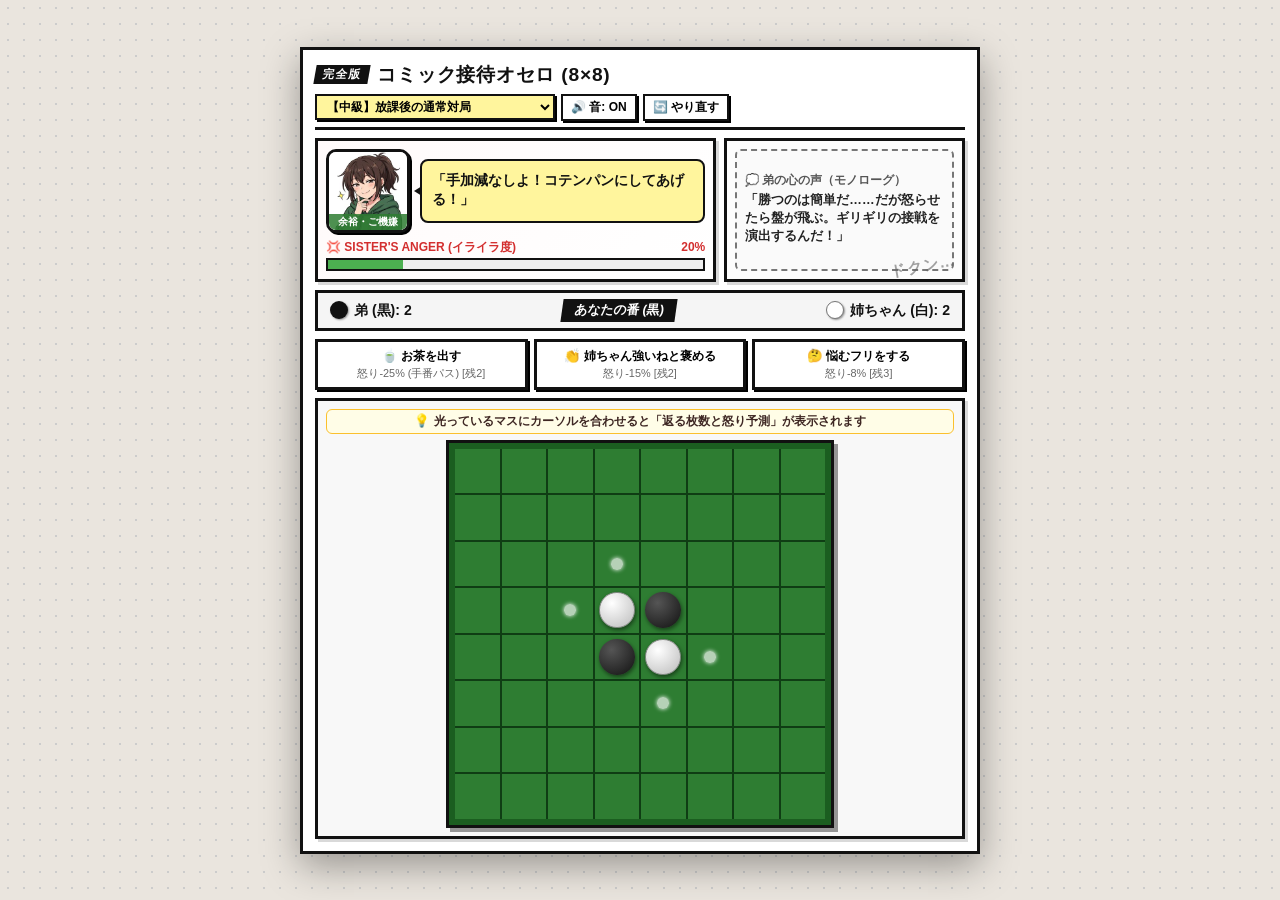
==== commit 5432c5bb: "Add files via upload" ====
--- a/index.html
+++ b/index.html
@@ -138,6 +138,11 @@
     flex-direction: column;
     justify-content: space-between;
     background: linear-gradient(135deg, #fffafa 0%, #ffffff 100%);
+    transition: background 0.3s;
+  }
+
+  .panel-sister.endgame-crisis {
+    background: repeating-linear-gradient(-45deg, #fff5f5, #fff5f5 10px, #ffebee 10px, #ffebee 20px);
   }
 
   .sister-content {
@@ -147,8 +152,8 @@
   }
 
   .sister-avatar-wrap {
-    width: 82px;
-    height: 82px;
+    width: 84px;
+    height: 84px;
     border-radius: 10px;
     border: var(--border-thick);
     background: #fff;
@@ -213,10 +218,26 @@
   .anger-header {
     display: flex;
     justify-content: space-between;
+    align-items: center;
     font-size: 0.75rem;
     font-weight: 900;
     color: var(--comic-red);
     margin-bottom: 2px;
+  }
+
+  .crisis-badge {
+    background: #b71c1c;
+    color: #fff;
+    font-size: 0.65rem;
+    padding: 1px 6px;
+    border-radius: 3px;
+    display: none;
+    animation: pulseBadge 0.6s infinite alternate;
+  }
+
+  @keyframes pulseBadge {
+    from { opacity: 0.7; transform: scale(0.96); }
+    to { opacity: 1; transform: scale(1.04); }
   }
 
   .anger-bar-box {
@@ -381,9 +402,26 @@
     display: flex;
     flex-direction: column;
     align-items: center;
+    gap: 6px;
     padding: 8px;
     background: #f8f8f8;
     position: relative;
+  }
+
+  .move-preview-bar {
+    font-size: 0.78rem;
+    font-weight: 900;
+    color: #3e2723;
+    background: #fffde7;
+    border: 1.5px solid #fbc02d;
+    border-radius: 6px;
+    padding: 3px 10px;
+    width: 100%;
+    text-align: center;
+    min-height: 24px;
+    display: flex;
+    align-items: center;
+    justify-content: center;
   }
 
   .board-container {
@@ -423,13 +461,13 @@
     width: 26%;
     height: 26%;
     border-radius: 50%;
-    background: rgba(255, 255, 255, 0.6);
+    background: rgba(255, 255, 255, 0.65);
     box-shadow: 0 0 4px #fff;
     transition: transform 0.15s;
   }
 
   .cell.valid-move:hover::after {
-    transform: scale(1.6);
+    transform: scale(1.65);
     background: #ffeb3b;
     box-shadow: 0 0 6px #ffeb3b;
   }
@@ -478,14 +516,14 @@
     padding: 8px 20px;
     z-index: 2500;
     box-shadow: 0 10px 30px rgba(0,0,0,0.6);
-    animation: cutinSlide 0.95s forwards ease-out;
+    animation: cutinSlide 1.05s forwards ease-out;
     pointer-events: none;
   }
 
   @keyframes cutinSlide {
     0% { transform: translateX(100%) skewY(-3deg); opacity: 0; }
     18% { transform: translateX(0%) skewY(-3deg); opacity: 1; }
-    80% { transform: translateX(0%) skewY(-3deg); opacity: 1; }
+    82% { transform: translateX(0%) skewY(-3deg); opacity: 1; }
     100% { transform: translateX(-100%) skewY(-3deg); opacity: 0; }
   }
 
@@ -500,11 +538,11 @@
 
   .cutin-banner-text {
     color: #fff;
-    font-size: 1.25rem;
+    font-size: 1.2rem;
     font-weight: 900;
     text-shadow: 2px 2px 0px #000;
-    letter-spacing: 0.06em;
-    max-width: 380px;
+    letter-spacing: 0.05em;
+    max-width: 390px;
   }
 
   /* Dynamic Onomatopoeia Effect Overlay */
@@ -695,7 +733,7 @@
   <!-- Header -->
   <div class="comic-header">
     <div class="comic-title">
-      <span class="chapter-badge">イラスト完全版</span>
+      <span class="chapter-badge">完全版</span>
       <span>コミック接待オセロ (8×8)</span>
     </div>
     <div class="header-actions">
@@ -717,7 +755,7 @@
       <div class="sister-content">
         <div class="sister-avatar-wrap">
           <img class="sister-avatar-img" id="sisterAvatarImg" src="" alt="姉ちゃん">
-          <div class="mood-tag" id="moodTag">ご機嫌</div>
+          <div class="mood-tag" id="moodTag">余裕・ご機嫌</div>
         </div>
         <div class="speech-balloon" id="speechBalloon">
           「手加減なしよ！コテンパンにしてあげる！」
@@ -726,6 +764,7 @@
       <div class="anger-wrapper">
         <div class="anger-header">
           <span>💢 SISTER'S ANGER (イライラ度)</span>
+          <span class="crisis-badge" id="crisisBadge">🔥 終盤劣勢ピリピリ中 (怒り上昇UP)</span>
           <span id="angerText">20%</span>
         </div>
         <div class="anger-bar-box">
@@ -778,6 +817,9 @@
 
   <!-- Main 8x8 Othello Board -->
   <div class="panel panel-board">
+    <div class="move-preview-bar" id="movePreviewBar">
+      💡 光っているマスにカーソルを合わせると「返る枚数と怒り予測」が表示されます
+    </div>
     <div class="board-container" id="boardContainer">
       <div class="othello-grid" id="othelloGrid">
         <!-- 64 cells generated by JS -->
@@ -815,7 +857,7 @@
 const ASSETS = {"face_happy": "[data-uri]", "face_neutral": "[data-uri]", "face_annoyed": "[data-uri]", "face_furious": "[data-uri]", "scene_flip": "[data-uri]"};
 
 /* =========================================================
-   Sound Effects (Web Audio API)
+   High-Quality Multi-Layer Web Audio Synthesizer
    ========================================================= */
 let audioCtx = null;
 let soundEnabled = true;
@@ -825,78 +867,225 @@
     const AudioContext = window.AudioContext || window.webkitAudioContext;
     if (AudioContext) audioCtx = new AudioContext();
   }
-}
-
-function playSound(type) {
+  if (audioCtx && audioCtx.state === 'suspended') {
+    audioCtx.resume();
+  }
+}
+
+function playSound(type, stepIndex = 0) {
   if (!soundEnabled) return;
   initAudio();
   if (!audioCtx) return;
 
   const now = audioCtx.currentTime;
 
-  if (type === 'click') {
+  if (type === 'place') {
+    // Crisp realistic board disc placement (wood body + tactile click)
     const osc = audioCtx.createOscillator();
     const gain = audioCtx.createGain();
     osc.type = 'triangle';
-    osc.frequency.setValueAtTime(280, now);
-    osc.frequency.exponentialRampToValueAtTime(70, now + 0.08);
-    gain.gain.setValueAtTime(0.4, now);
-    gain.gain.exponentialRampToValueAtTime(0.01, now + 0.08);
+    osc.frequency.setValueAtTime(340, now);
+    osc.frequency.exponentialRampToValueAtTime(65, now + 0.065);
+    gain.gain.setValueAtTime(0.45, now);
+    gain.gain.exponentialRampToValueAtTime(0.001, now + 0.07);
     osc.connect(gain);
     gain.connect(audioCtx.destination);
     osc.start(now);
-    osc.stop(now + 0.08);
+    osc.stop(now + 0.075);
+
+    // High click transient
+    const clickOsc = audioCtx.createOscillator();
+    const clickGain = audioCtx.createGain();
+    clickOsc.type = 'sine';
+    clickOsc.frequency.setValueAtTime(1600, now);
+    clickOsc.frequency.exponentialRampToValueAtTime(400, now + 0.02);
+    clickGain.gain.setValueAtTime(0.2, now);
+    clickGain.gain.exponentialRampToValueAtTime(0.001, now + 0.022);
+    clickOsc.connect(clickGain);
+    clickGain.connect(audioCtx.destination);
+    clickOsc.start(now);
+    clickOsc.stop(now + 0.025);
+
   } else if (type === 'flip') {
+    // Ascending pitch combo flip sound!
+    const baseFreq = 420 + Math.min(stepIndex, 10) * 45;
     const osc = audioCtx.createOscillator();
     const gain = audioCtx.createGain();
     osc.type = 'sine';
-    osc.frequency.setValueAtTime(450, now);
-    osc.frequency.exponentialRampToValueAtTime(180, now + 0.06);
-    gain.gain.setValueAtTime(0.2, now);
-    gain.gain.exponentialRampToValueAtTime(0.01, now + 0.06);
+    osc.frequency.setValueAtTime(baseFreq, now);
+    osc.frequency.exponentialRampToValueAtTime(baseFreq * 1.35, now + 0.055);
+    gain.gain.setValueAtTime(0.22, now);
+    gain.gain.exponentialRampToValueAtTime(0.001, now + 0.06);
     osc.connect(gain);
     gain.connect(audioCtx.destination);
     osc.start(now);
-    osc.stop(now + 0.06);
-  } else if (type === 'heavy') {
+    osc.stop(now + 0.065);
+
+  } else if (type === 'corner') {
+    // Dramatic Manga Heavy Impact (Sub-drop + Brass Chord)
+    const sub = audioCtx.createOscillator();
+    const subGain = audioCtx.createGain();
+    sub.type = 'sawtooth';
+    sub.frequency.setValueAtTime(180, now);
+    sub.frequency.exponentialRampToValueAtTime(38, now + 0.38);
+    subGain.gain.setValueAtTime(0.55, now);
+    subGain.gain.exponentialRampToValueAtTime(0.001, now + 0.4);
+    sub.connect(subGain);
+    subGain.connect(audioCtx.destination);
+    sub.start(now);
+    sub.stop(now + 0.42);
+
+    [220, 277.18, 329.63].forEach(freq => {
+      const o = audioCtx.createOscillator();
+      const g = audioCtx.createGain();
+      o.type = 'triangle';
+      o.frequency.setValueAtTime(freq, now);
+      g.gain.setValueAtTime(0.2, now);
+      g.gain.exponentialRampToValueAtTime(0.001, now + 0.35);
+      o.connect(g);
+      g.connect(audioCtx.destination);
+      o.start(now);
+      o.stop(now + 0.36);
+    });
+
+  } else if (type === 'cutin') {
+    // Anime Speed-line Whoosh + Shimmer
     const osc = audioCtx.createOscillator();
     const gain = audioCtx.createGain();
-    osc.type = 'sawtooth';
-    osc.frequency.setValueAtTime(160, now);
-    osc.frequency.exponentialRampToValueAtTime(40, now + 0.25);
-    gain.gain.setValueAtTime(0.6, now);
-    gain.gain.exponentialRampToValueAtTime(0.01, now + 0.25);
+    osc.type = 'sine';
+    osc.frequency.setValueAtTime(280, now);
+    osc.frequency.exponentialRampToValueAtTime(1200, now + 0.14);
+    osc.frequency.exponentialRampToValueAtTime(520, now + 0.28);
+    gain.gain.setValueAtTime(0.25, now);
+    gain.gain.exponentialRampToValueAtTime(0.001, now + 0.3);
     osc.connect(gain);
     gain.connect(audioCtx.destination);
     osc.start(now);
-    osc.stop(now + 0.25);
-  } else if (type === 'tea') {
-    [523, 659, 784, 1046].forEach((f, i) => {
+    osc.stop(now + 0.32);
+
+  } else if (type === 'anger_spike') {
+    // Annoyed "Piki-!" / Dissonant sting when forced to pass or losing badly
+    [311.13, 329.63, 466.16].forEach((freq, i) => {
       const osc = audioCtx.createOscillator();
       const gain = audioCtx.createGain();
-      osc.frequency.setValueAtTime(f, now + i * 0.08);
-      gain.gain.setValueAtTime(0.18, now + i * 0.08);
-      gain.gain.exponentialRampToValueAtTime(0.001, now + i * 0.08 + 0.25);
+      osc.type = 'sawtooth';
+      osc.frequency.setValueAtTime(freq, now + i * 0.04);
+      osc.frequency.exponentialRampToValueAtTime(freq * 0.85, now + i * 0.04 + 0.22);
+      gain.gain.setValueAtTime(0.22, now + i * 0.04);
+      gain.gain.exponentialRampToValueAtTime(0.001, now + i * 0.04 + 0.24);
       osc.connect(gain);
       gain.connect(audioCtx.destination);
-      osc.start(now + i * 0.08);
-      osc.stop(now + i * 0.08 + 0.3);
+      osc.start(now + i * 0.04);
+      osc.stop(now + i * 0.04 + 0.25);
     });
+
+  } else if (type === 'heartbeat') {
+    // Tense double thump "Dokun...!"
+    [0, 0.16].forEach((offset, idx) => {
+      const osc = audioCtx.createOscillator();
+      const gain = audioCtx.createGain();
+      osc.type = 'sine';
+      osc.frequency.setValueAtTime(idx === 0 ? 75 : 65, now + offset);
+      osc.frequency.exponentialRampToValueAtTime(28, now + offset + 0.14);
+      gain.gain.setValueAtTime(idx === 0 ? 0.45 : 0.35, now + offset);
+      gain.gain.exponentialRampToValueAtTime(0.001, now + offset + 0.15);
+      osc.connect(gain);
+      gain.connect(audioCtx.destination);
+      osc.start(now + offset);
+      osc.stop(now + offset + 0.16);
+    });
+
+  } else if (type === 'tea') {
+    // Warm sparkling chord chime
+    [523.25, 659.25, 783.99, 987.77, 1046.50].forEach((f, i) => {
+      const osc = audioCtx.createOscillator();
+      const gain = audioCtx.createGain();
+      osc.type = 'triangle';
+      osc.frequency.setValueAtTime(f, now + i * 0.065);
+      gain.gain.setValueAtTime(0.22, now + i * 0.065);
+      gain.gain.exponentialRampToValueAtTime(0.001, now + i * 0.065 + 0.35);
+      osc.connect(gain);
+      gain.connect(audioCtx.destination);
+      osc.start(now + i * 0.065);
+      osc.stop(now + i * 0.065 + 0.38);
+    });
+
   } else if (type === 'crash') {
-    const bufferSize = audioCtx.sampleRate * 0.9;
+    // Massive Table Flip Explosion + Scattering Discs Clatter!
+    const bufferSize = audioCtx.sampleRate * 1.1;
     const buffer = audioCtx.createBuffer(1, bufferSize, audioCtx.sampleRate);
     const data = buffer.getChannelData(0);
     for (let i = 0; i < bufferSize; i++) {
-      data[i] = (Math.random() * 2 - 1) * Math.exp(-i / (audioCtx.sampleRate * 0.25));
+      data[i] = (Math.random() * 2 - 1) * Math.exp(-i / (audioCtx.sampleRate * 0.32));
     }
     const noise = audioCtx.createBufferSource();
     noise.buffer = buffer;
+
+    const filter = audioCtx.createBiquadFilter();
+    filter.type = 'lowpass';
+    filter.frequency.setValueAtTime(1800, now);
+    filter.frequency.exponentialRampToValueAtTime(220, now + 1.0);
+
     const gain = audioCtx.createGain();
-    gain.gain.setValueAtTime(0.9, now);
-    gain.gain.exponentialRampToValueAtTime(0.01, now + 0.85);
-    noise.connect(gain);
+    gain.gain.setValueAtTime(0.95, now);
+    gain.gain.exponentialRampToValueAtTime(0.01, now + 1.05);
+    noise.connect(filter);
+    filter.connect(gain);
     gain.connect(audioCtx.destination);
     noise.start(now);
+
+    // Sub boom
+    const boom = audioCtx.createOscillator();
+    const boomGain = audioCtx.createGain();
+    boom.type = 'sawtooth';
+    boom.frequency.setValueAtTime(140, now);
+    boom.frequency.exponentialRampToValueAtTime(25, now + 0.7);
+    boomGain.gain.setValueAtTime(0.8, now);
+    boomGain.gain.exponentialRampToValueAtTime(0.001, now + 0.75);
+    boom.connect(boomGain);
+    boomGain.connect(audioCtx.destination);
+    boom.start(now);
+    boom.stop(now + 0.78);
+
+    // Scattering discs clattering on tatami
+    for (let k = 0; k < 10; k++) {
+      const delay = 0.15 + Math.random() * 0.75;
+      const clack = audioCtx.createOscillator();
+      const cGain = audioCtx.createGain();
+      clack.type = 'triangle';
+      clack.frequency.setValueAtTime(600 + Math.random() * 900, now + delay);
+      clack.frequency.exponentialRampToValueAtTime(180, now + delay + 0.04);
+      cGain.gain.setValueAtTime(0.18, now + delay);
+      cGain.gain.exponentialRampToValueAtTime(0.001, now + delay + 0.045);
+      clack.connect(cGain);
+      cGain.connect(audioCtx.destination);
+      clack.start(now + delay);
+      clack.stop(now + delay + 0.05);
+    }
+
+  } else if (type === 'fanfare') {
+    // Triumphant Brass-style Victory Fanfare
+    const notes = [
+      { f: 523.25, t: 0.0, d: 0.14 },
+      { f: 523.25, t: 0.15, d: 0.14 },
+      { f: 523.25, t: 0.30, d: 0.14 },
+      { f: 659.25, t: 0.45, d: 0.35 },
+      { f: 587.33, t: 0.82, d: 0.18 },
+      { f: 659.25, t: 1.02, d: 0.18 },
+      { f: 783.99, t: 1.22, d: 0.65 }
+    ];
+    notes.forEach(n => {
+      const o = audioCtx.createOscillator();
+      const g = audioCtx.createGain();
+      o.type = 'triangle';
+      o.frequency.setValueAtTime(n.f, now + n.t);
+      g.gain.setValueAtTime(0.3, now + n.t);
+      g.gain.exponentialRampToValueAtTime(0.001, now + n.t + n.d);
+      o.connect(g);
+      g.connect(audioCtx.destination);
+      o.start(now + n.t);
+      o.stop(now + n.t + n.d + 0.02);
+    });
   }
 }
 
@@ -975,6 +1164,7 @@
 
   setSisterSpeech(st.openingSpeech);
   setBrotherThought(st.openingThought);
+  document.getElementById('movePreviewBar').textContent = '💡 光っているマスにカーソルを合わせると「返る枚数と怒り予測」が表示されます';
 }
 
 function resetGame() {
@@ -1031,6 +1221,55 @@
   return moves;
 }
 
+function getCounts() {
+  let b = 0, w = 0;
+  for (let r = 0; r < 8; r++) {
+    for (let c = 0; c < 8; c++) {
+      if (board[r][c] === BLACK) b++;
+      if (board[r][c] === WHITE) w++;
+    }
+  }
+  return { b, w, total: b + w };
+}
+
+/* =========================================================
+   Anger Calculation with Endgame Losing Multiplier
+   ========================================================= */
+function calculateMoveAngerDelta(r, c, flipCount) {
+  const mult = STAGES[currentStage].angerMult;
+  const { b, w, total } = getCounts();
+  const afterB = b + 1 + flipCount;
+  const afterW = w - flipCount;
+  const lead = afterB - afterW;
+
+  let base = flipCount <= 2 ? 3 : (flipCount <= 4 ? 8 : 16);
+  if (isCorner(r, c)) {
+    base += 25;
+  }
+
+  // 終盤・中盤で姉ちゃんが負けそうになっている時のイライラ増幅補正
+  let endgameFactor = 1.0;
+  let leadPenalty = 0;
+
+  if (total >= 44 && lead > 0) {
+    // 終盤（残り20マス以下）で姉ちゃんが負けている場合、イライラが急激に溜まりやすくなる！
+    endgameFactor = 1.6;
+    if (lead >= 6) leadPenalty = 6;
+    if (lead >= 14) leadPenalty = 11;
+  } else if (total >= 32 && lead > 4) {
+    // 中盤後半で姉ちゃんが劣勢の場合
+    endgameFactor = 1.3;
+    if (lead >= 10) leadPenalty = 5;
+  }
+
+  return Math.round((base * endgameFactor + leadPenalty) * mult);
+}
+
+function isSisterInEndgameCrisis() {
+  const { b, w, total } = getCounts();
+  return total >= 38 && b > w;
+}
+
 /* =========================================================
    Rendering & Manga Visuals
    ========================================================= */
@@ -1039,7 +1278,7 @@
   grid.innerHTML = '';
 
   const validMoves = (currentTurn === BLACK && !isGameOver && !isAiThinking) ? getValidMoves(BLACK) : [];
-  const validMap = new Set(validMoves.map(m => `${m.r},${m.c}`));
+  const validMap = new Map(validMoves.map(m => [`${m.r},${m.c}`, m.flips]));
 
   for (let r = 0; r < 8; r++) {
     for (let c = 0; c < 8; c++) {
@@ -1048,8 +1287,11 @@
       cell.dataset.r = r;
       cell.dataset.c = c;
 
-      if (validMap.has(`${r},${c}`)) {
+      const key = `${r},${c}`;
+      if (validMap.has(key)) {
+        const flips = validMap.get(key);
         cell.classList.add('valid-move');
+        cell.onmouseenter = () => showMovePreview(r, c, flips.length);
         cell.onclick = () => handlePlayerMove(r, c);
       }
 
@@ -1062,6 +1304,19 @@
       grid.appendChild(cell);
     }
   }
+}
+
+function showMovePreview(r, c, flipCount) {
+  if (isGameOver || isAiThinking || currentTurn !== BLACK) return;
+  const estDelta = calculateMoveAngerDelta(r, c, flipCount);
+  const nextAnger = Math.min(100, angerLevel + estDelta);
+  const colName = 'ABCDEFGH'[c] + (r + 1);
+  const cornerWarn = isCorner(r, c) ? ' 【⚠️角取り！】' : '';
+  const crisisWarn = isSisterInEndgameCrisis() ? ' (🔥終盤劣勢ブースト中)' : '';
+  const fatalWarn = nextAnger >= 100 ? ' 💀ちゃぶ台返し確定！！' : '';
+
+  document.getElementById('movePreviewBar').textContent =
+    `📍 [${colName}] ${flipCount}枚反転 → 予想イライラ +${estDelta}% (計${nextAnger}%)${cornerWarn}${crisisWarn}${fatalWarn}`;
 }
 
 function spawnOnomatopoeia(x, y, text) {
@@ -1076,6 +1331,7 @@
 }
 
 function showAnimeCutin(faceKey, text) {
+  playSound('cutin');
   const banner = document.getElementById('animeCutinBanner');
   const img = document.getElementById('cutinBannerImg');
   const txt = document.getElementById('cutinBannerText');
@@ -1083,11 +1339,11 @@
   img.src = ASSETS[faceKey];
   txt.textContent = text;
   banner.style.display = 'none';
-  void banner.offsetWidth; // trigger reflow
+  void banner.offsetWidth;
   banner.style.display = 'flex';
   setTimeout(() => {
     banner.style.display = 'none';
-  }, 950);
+  }, 1050);
 }
 
 /* =========================================================
@@ -1095,7 +1351,7 @@
    ========================================================= */
 function executeMove(r, c, player, flips, callback) {
   board[r][c] = player;
-  playSound(isCorner(r, c) ? 'heavy' : 'click');
+  playSound(isCorner(r, c) ? 'corner' : 'place');
 
   const cellIdx = r * 8 + c;
   const cell = document.getElementById('othelloGrid').children[cellIdx];
@@ -1106,7 +1362,11 @@
 
   const rect = cell.getBoundingClientRect();
   const sounds = player === BLACK ? ['バシィッ！', 'ズバァッ！', 'ドォン！'] : ['パシッ！', 'フフッ！', 'カチャッ！'];
-  spawnOnomatopoeia(rect.left + rect.width / 2, rect.top + rect.height / 2, isCorner(r, c) ? 'ドゴォォォン！！' : sounds[Math.floor(Math.random() * sounds.length)]);
+  spawnOnomatopoeia(
+    rect.left + rect.width / 2,
+    rect.top + rect.height / 2,
+    isCorner(r, c) ? 'ドゴォォォン！！' : sounds[Math.floor(Math.random() * sounds.length)]
+  );
 
   flips.forEach(([fr, fc], i) => {
     board[fr][fc] = player;
@@ -1115,7 +1375,7 @@
       const d = fCell.querySelector('.disc');
       if (d) {
         d.className = `disc ${player === BLACK ? 'black' : 'white'} flip-anim`;
-        playSound('flip');
+        playSound('flip', i);
       }
     }, (i + 1) * 65);
   });
@@ -1123,12 +1383,13 @@
   const delay = (flips.length + 1) * 65 + 120;
   setTimeout(() => {
     updateScores();
+    updateAngerUI();
     if (callback) callback();
   }, delay);
 }
 
 /* =========================================================
-   Player & Sister AI Turn Flow
+   Player & Sister AI Turn Flow (with Pass Anger!)
    ========================================================= */
 function handlePlayerMove(r, c) {
   if (isGameOver || isAiThinking || currentTurn !== BLACK) return;
@@ -1139,27 +1400,31 @@
   isAiThinking = true;
 
   const prevAnger = angerLevel;
-  const mult = STAGES[currentStage].angerMult;
-  let delta = Math.round((flips.length <= 2 ? 3 : (flips.length <= 4 ? 8 : 16)) * mult);
+  const delta = calculateMoveAngerDelta(r, c, flips.length);
+  const inCrisis = isSisterInEndgameCrisis();
 
   if (isCorner(r, c)) {
-    delta += Math.round(25 * mult);
     setSisterSpeech("「あーーーっ！！そこ角じゃん！！ズルい！！！」");
     setBrotherThought("「うわっ、角を取ってしまった！姉ちゃんの殺気がヤバい……！」");
     showAnimeCutin('face_furious', '「そこ私の角だったのにーーっ！！」');
+  } else if (angerLevel + delta >= 90 && prevAnger < 90) {
+    setSisterSpeech("「……次取ったら、どうなるか分かってるわよね？」");
+    setBrotherThought("「手が震えている……あと1回でも刺激したらちゃぶ台が飛ぶぞ！！」");
+    showAnimeCutin('face_furious', '「次取ったら許さないからね……！！」');
+  } else if (inCrisis && delta >= 10) {
+    playSound('anger_spike');
+    setSisterSpeech("「ちょっと待ってよ……！このままじゃ私、負けるじゃん！！ムカつく！！」");
+    setBrotherThought("「終盤で負けそうになってるから、1手ごとのイライラ上昇が激しいぞ……！」");
+    if (angerLevel + delta >= 70 && prevAnger < 70) {
+      showAnimeCutin('face_annoyed', '「このまま負けるとか絶対ヤダ！！」');
+    }
+  } else if (angerLevel + delta >= 70 && prevAnger < 70) {
+    setSisterSpeech("「……ねえ、それ本気で打ったの？怒るよ？」");
+    setBrotherThought("「まずい、青筋が立った！そろそろお茶か褒め言葉でなだめよう。」");
+    showAnimeCutin('face_annoyed', '「ちょっと！調子乗ってない！？」');
   } else {
-    if (angerLevel + delta >= 90 && prevAnger < 90) {
-      setSisterSpeech("「……次取ったら、どうなるか分かってるわよね？」");
-      setBrotherThought("「手が震えている……あと1回でも刺激したらちゃぶ台が飛ぶぞ！！」");
-      showAnimeCutin('face_furious', '「次取ったら許さないからね……！！」');
-    } else if (angerLevel + delta >= 70 && prevAnger < 70) {
-      setSisterSpeech("「……ねえ、それ本気で打ったの？怒るよ？」");
-      setBrotherThought("「まずい、青筋が立った！そろそろお茶か褒め言葉でなだめよう。」");
-      showAnimeCutin('face_annoyed', '「ちょっと！調子乗ってない！？」');
-    } else {
-      setSisterSpeech("「むっ……やるじゃない。でも負けないわよ！」");
-      setBrotherThought("「よし、このペースなら機嫌を保ちつつ接戦に持ち込める！」");
-    }
+    setSisterSpeech("「むっ……やるじゃない。でも負けないわよ！」");
+    setBrotherThought("「よし、このペースなら機嫌を保ちつつ接戦に持ち込める！」");
   }
 
   changeAnger(delta);
@@ -1178,19 +1443,36 @@
 
     const aiMoves = getValidMoves(WHITE);
     if (aiMoves.length === 0) {
+      // 両者置けないなら終局
+      if (getValidMoves(BLACK).length === 0) {
+        isAiThinking = false;
+        endGame();
+        return;
+      }
+
+      // ★姉ちゃんがパスさせられた時：イライラ度が大きく上昇！
       setTimeout(() => {
-        setSisterSpeech("「置ける場所がない！？……パスよ、パス！」");
-        setBrotherThought("「姉ちゃんがパスした！こっちの手番だが、取りすぎないように注意だ！」");
+        const passAnger = Math.round(18 * STAGES[currentStage].angerMult);
+        playSound('anger_spike');
+        changeAnger(passAnger);
+
+        const boardRect = document.getElementById('boardContainer').getBoundingClientRect();
+        spawnOnomatopoeia(boardRect.left + boardRect.width / 2, boardRect.top + boardRect.height / 2, 'ピキィィッ！！');
+
+        setSisterSpeech(`「むきーーっ！！置ける場所がないじゃない！！アンタわざと封じたでしょ！？（怒り+${passAnger}%）」`);
+        setBrotherThought("「うわっ、姉ちゃんをパスさせてしまった！打てる場所がないとめちゃくちゃ機嫌が悪くなるぞ！」");
+        showAnimeCutin(angerLevel >= 85 ? 'face_furious' : 'face_annoyed', '「置ける場所ないじゃん！ズルい！！」');
+
+        if (angerLevel >= 100) {
+          setTimeout(triggerTableFlip, 650);
+          return;
+        }
+
         currentTurn = BLACK;
+        isAiThinking = false;
         updateTurnIndicator();
         renderBoard();
-
-        if (getValidMoves(BLACK).length === 0) {
-          endGame();
-        } else {
-          isAiThinking = false;
-        }
-      }, 800);
+      }, 850);
     } else {
       setTimeout(handleSisterTurn, 700);
     }
@@ -1209,56 +1491,73 @@
     return;
   }
 
+  // 姉ちゃんの思考ルーチン：オセロが弱く、短絡的に「目先で多く取れる手」に飛びつくか「適当」に打つ
   let best = null;
-  let maxScore = -9999;
-
-  for (const m of validMoves) {
-    let score = m.flips.length;
-    if (isCorner(m.r, m.c)) score += 500;
-    score += Math.random() * 5;
-    if (score > maxScore) {
-      maxScore = score;
-      best = m;
+  const isDangerSquare = (r, c) => (r <= 1 || r >= 6) && (c <= 1 || c >= 6) && !isCorner(r, c);
+
+  if (Math.random() < 0.35) {
+    best = validMoves[Math.floor(Math.random() * validMoves.length)];
+  } else {
+    let maxFlips = -1;
+    for (const m of validMoves) {
+      const score = m.flips.length + Math.random() * 0.9;
+      if (score > maxFlips) {
+        maxFlips = score;
+        best = m;
+      }
     }
   }
 
   let delta = 0;
   if (isCorner(best.r, best.c)) {
     delta -= 22;
-    setSisterSpeech("「よっしゃーー！角ゲット！私の勝ち確定ね！」");
-    setBrotherThought("「角を取られて悔しいが、これで姉ちゃんの機嫌が一気に治った……計画通り！」");
-    showAnimeCutin('face_happy', '「ふふん♪ 角はもらったわよ！」');
+    setSisterSpeech("「あ、なんか角空いてたからラッキー♪ 私の勝ち確定ね！」");
+    setBrotherThought("「わざと空けておいた角に飛びついた！これで姉ちゃんの機嫌はバッチリだ！」");
+    showAnimeCutin('face_happy', '「ラッキー♪ 角もらっちゃった！」');
   } else if (best.flips.length >= 3) {
-    delta -= 8;
-    setSisterSpeech("「ふふん！たくさんひっくり返したわ！いい気味ね！」");
-    setBrotherThought("「適度に取らせてご機嫌を取る……これぞ弟の接待術。」");
+    delta -= 10;
+    setSisterSpeech(`「キャハハ！一気に${best.flips.length}枚も取れた！私って天才かも♪」`);
+    setBrotherThought("「目先の枚数に飛びついて大喜びしている……定石無視だけど機嫌が直ったからヨシ！」");
+  } else if (isDangerSquare(best.r, best.c)) {
+    delta -= 4;
+    setSisterSpeech("「んー、よく分かんないけどなんとなくココでいっか！」");
+    setBrotherThought("「うわっ、そこは角を取られちゃう大悪手なのに……でも僕が角を取ったら絶対キレるぞ、どうする！？」");
   } else {
     delta -= 3;
+    setSisterSpeech("「んー、とりあえずココね！どう？参った？」");
+    setBrotherThought("「かなり適当に打っている……普通に打てば圧勝しちゃうから手加減しないと！」");
   }
 
   changeAnger(delta);
 
   executeMove(best.r, best.c, WHITE, best.flips, () => {
-    currentTurn = BLACK;
-    updateTurnIndicator();
-    renderBoard();
-
     const pMoves = getValidMoves(BLACK);
     if (pMoves.length === 0) {
+      const nextAi = getValidMoves(WHITE);
+      if (nextAi.length === 0) {
+        isAiThinking = false;
+        endGame();
+        return;
+      }
+      // 弟がパスの場合、姉ちゃんは優越感でご機嫌になる
+      currentTurn = WHITE;
+      isAiThinking = true;
+      changeAnger(-10);
+      updateTurnIndicator();
+      renderBoard();
       setTimeout(() => {
-        setSisterSpeech("「アンタ置けないでしょ！ふふ、私のターン続行！」");
-        setBrotherThought("「僕がパス……！姉ちゃんに主導権を渡したが、逆転されないように祈るしかない！」");
-        const nextAi = getValidMoves(WHITE);
-        if (nextAi.length === 0) {
-          endGame();
-        } else {
-          currentTurn = WHITE;
-          updateTurnIndicator();
-          setTimeout(handleSisterTurn, 800);
-        }
+        setSisterSpeech("「アハハ！アンタ置ける場所ないのー？じゃあ私の連続ターンね♪」");
+        setBrotherThought("「僕がパスになってしまった！でも姉ちゃんは連続で打ててご機嫌だ……！」");
+        setTimeout(handleSisterTurn, 850);
       }, 700);
     } else {
+      currentTurn = BLACK;
       isAiThinking = false;
+      updateTurnIndicator();
+      renderBoard();
+      if (angerLevel >= 85) {
+        playSound('heartbeat');
+      }
     }
   });
 }
@@ -1304,7 +1603,7 @@
     setBrotherThought("「ベタ褒め作戦成功！鼻が高くなってご機嫌になったぞ。」");
     showAnimeCutin('face_happy', '「ふふん、もっと褒めなさい♪」');
   } else if (type === 'hesitate') {
-    playSound('click');
+    playSound('place');
     changeAnger(-8);
     setSisterSpeech("「ふふっ、悩んでる悩んでる！どう打っても私の勝ちよ！」");
     setBrotherThought("「悩むフリをして油断させた……姉ちゃんの優越感をくすぐるんだ。」");
@@ -1336,10 +1635,14 @@
   const avatarImg = document.getElementById('sisterAvatarImg');
   const moodTag = document.getElementById('moodTag');
   const panel = document.getElementById('panelSister');
+  const crisisBadge = document.getElementById('crisisBadge');
 
   bar.style.width = `${angerLevel}%`;
   txt.textContent = `${angerLevel}%`;
 
+  const crisis = isSisterInEndgameCrisis();
+  crisisBadge.style.display = crisis ? 'inline-block' : 'none';
+  panel.classList.toggle('endgame-crisis', crisis);
   panel.classList.remove('danger-shake');
 
   if (angerLevel < 40) {
@@ -1375,13 +1678,7 @@
 }
 
 function updateScores() {
-  let b = 0, w = 0;
-  for (let r = 0; r < 8; r++) {
-    for (let c = 0; c < 8; c++) {
-      if (board[r][c] === BLACK) b++;
-      if (board[r][c] === WHITE) w++;
-    }
-  }
+  const { b, w } = getCounts();
   document.getElementById('blackScore').textContent = b;
   document.getElementById('whiteScore').textContent = w;
 }
@@ -1406,7 +1703,7 @@
    ========================================================= */
 function triggerTableFlip() {
   isGameOver = true;
-  playSound('heavy');
+  playSound('corner');
 
   setSisterSpeech("「もうやんない！！！！！！ふざけんなーーッ！！」");
   document.getElementById('sisterAvatarImg').src = ASSETS.face_furious;
@@ -1418,13 +1715,13 @@
     boardEl.classList.add('table-flip-active');
 
     const rect = boardEl.getBoundingClientRect();
-    for (let i = 0; i < 20; i++) {
+    for (let i = 0; i < 24; i++) {
       const p = document.createElement('div');
       p.className = `flying-particle ${i % 2 === 0 ? 'mini-black' : 'mini-white'}`;
       p.style.left = `${rect.left + rect.width / 2}px`;
       p.style.top = `${rect.top + rect.height / 2}px`;
       const a = Math.random() * Math.PI * 2;
-      const d = 300 + Math.random() * 400;
+      const d = 300 + Math.random() * 420;
       p.style.setProperty('--tx', `${Math.cos(a) * d}px`);
       p.style.setProperty('--ty', `${Math.sin(a) * d - 200}px`);
       document.body.appendChild(p);
@@ -1452,20 +1749,13 @@
   isGameOver = true;
   updateTurnIndicator();
 
-  let b = 0, w = 0;
-  for (let r = 0; r < 8; r++) {
-    for (let c = 0; c < 8; c++) {
-      if (board[r][c] === BLACK) b++;
-      if (board[r][c] === WHITE) w++;
-    }
-  }
-
+  const { b, w } = getCounts();
   const diff = b - w;
 
   setTimeout(() => {
     if (b > w) {
       if (diff <= 4) {
-        playSound('tea');
+        playSound('fanfare');
         showModal({
           shout: 'ズガァァァン！！',
           imgSrc: ASSETS.face_annoyed,
@@ -1475,7 +1765,7 @@
           desc: '計算され尽くした絶妙な僅差勝利！姉ちゃんは顔を真っ赤にして悔しがっていますが、プライドは保たれたため盤は無事です！完璧な接待オセロ達成！'
         });
       } else if (diff <= 12) {
-        playSound('tea');
+        playSound('fanfare');
         showModal({
           shout: 'バァァァン！！',
           imgSrc: ASSETS.face_neutral,
@@ -1485,7 +1775,7 @@
           desc: '怒りゲージを耐えきって勝利しました！姉ちゃんはジト目で少し不服そうですが、ちゃぶ台返しは免れました。'
         });
       } else {
-        playSound('heavy');
+        playSound('anger_spike');
         showModal({
           shout: 'ゾワァァ……',
           imgSrc: ASSETS.face_neutral,
@@ -1496,6 +1786,7 @@
         });
       }
     } else if (w > b) {
+      playSound('tea');
       showModal({
         shout: 'フッ……！',
         imgSrc: ASSETS.face_happy,
@@ -1505,6 +1796,7 @@
         desc: '接待しすぎて本当に負けてしまいました！姉ちゃんは最高のドヤ顔でご機嫌ですが、今日のおやつはおごり決定です。'
       });
     } else {
+      playSound('tea');
       showModal({
         shout: 'ドォォン！',
         imgSrc: ASSETS.face_happy,
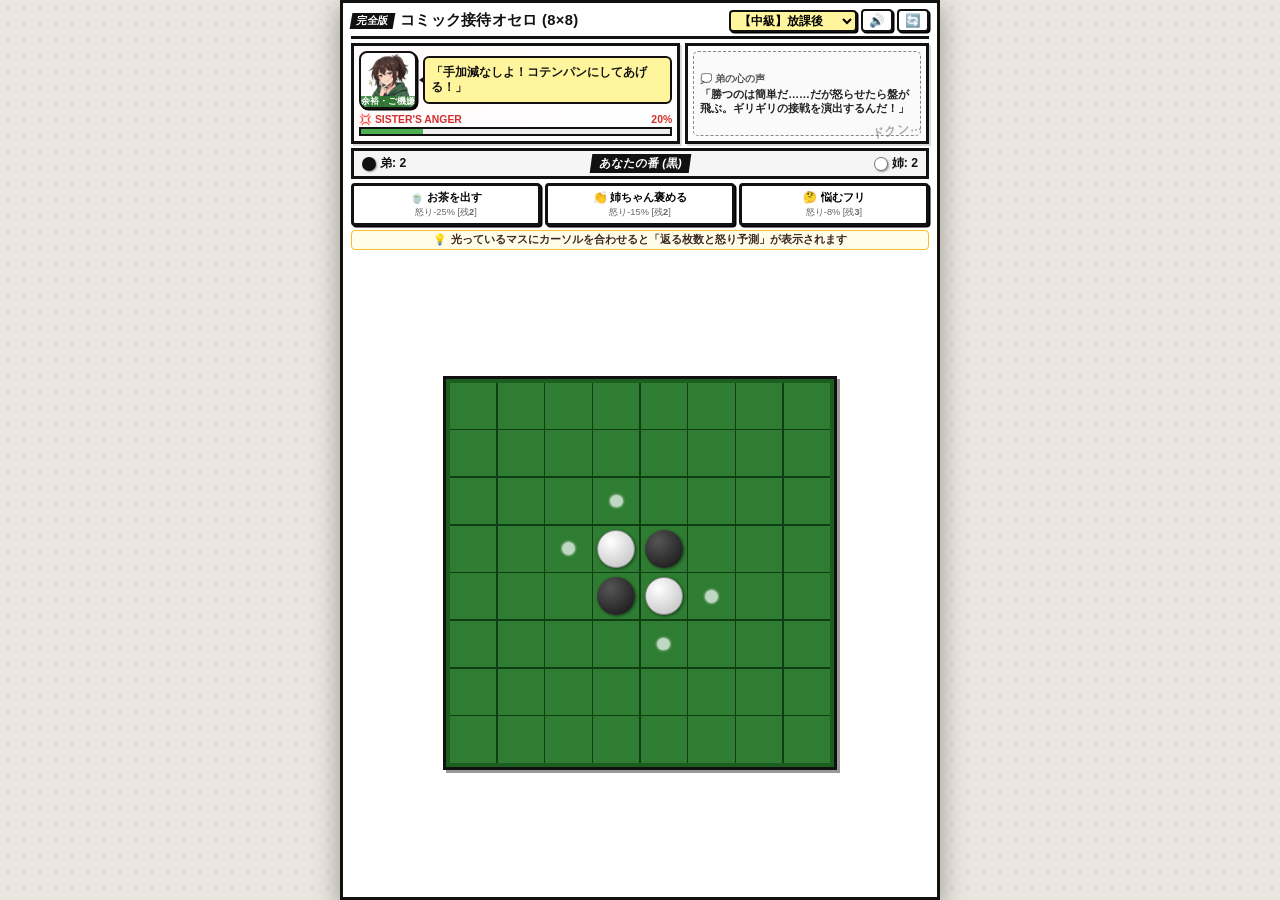
==== commit 0c594eb8: "フォルダ整理" ====
--- a/index.html
+++ b/index.html
@@ -2,760 +2,39 @@
 <html lang="ja">
 <head>
 <meta charset="UTF-8">
-<meta name="viewport" content="width=device-width, initial-scale=1.0">
+<meta name="viewport" content="width=device-width, initial-scale=1.0, maximum-scale=1.0, user-scalable=no, viewport-fit=cover">
 <title>コミック接待オセロ 〜姉ちゃんの機嫌を損ねずに勝て！〜</title>
-<style>
-  :root {
-    --comic-black: #111111;
-    --comic-white: #ffffff;
-    --comic-red: #d32f2f;
-    --comic-yellow: #fff59d;
-    --board-bg: #2e7d32;
-    --board-border: #1b5e20;
-    --border-thick: 3.5px solid var(--comic-black);
-    --border-medium: 2px solid var(--comic-black);
-  }
-
-  * {
-    box-sizing: border-box;
-    margin: 0;
-    padding: 0;
-    user-select: none;
-  }
-
-  body {
-    font-family: 'Hiragino Kaku Gothic ProN', 'Yu Gothic', sans-serif;
-    background: #eae5de;
-    background-image: radial-gradient(#ccc 1.5px, transparent 1.5px);
-    background-size: 16px 16px;
-    color: var(--comic-black);
-    display: flex;
-    justify-content: center;
-    align-items: center;
-    min-height: 100vh;
-    padding: 10px;
-    overflow-x: hidden;
-  }
-
-  .comic-page {
-    background: var(--comic-white);
-    border: var(--border-thick);
-    box-shadow: 0 12px 35px rgba(0, 0, 0, 0.35);
-    max-width: 680px;
-    width: 100%;
-    padding: 12px;
-    display: flex;
-    flex-direction: column;
-    gap: 8px;
-    position: relative;
-  }
-
-  /* Header & Stage Selector */
-  .comic-header {
-    border-bottom: var(--border-thick);
-    padding-bottom: 6px;
-    display: flex;
-    justify-content: space-between;
-    align-items: center;
-    flex-wrap: wrap;
-    gap: 6px;
-  }
-
-  .comic-title {
-    font-size: 1.2rem;
-    font-weight: 900;
-    letter-spacing: 0.04em;
-    display: flex;
-    align-items: center;
-    gap: 8px;
-  }
-
-  .chapter-badge {
-    background: var(--comic-black);
-    color: var(--comic-white);
-    font-size: 0.72rem;
-    font-weight: 900;
-    padding: 2px 8px;
-    transform: skew(-10deg);
-  }
-
-  .header-actions {
-    display: flex;
-    gap: 6px;
-    align-items: center;
-    flex-wrap: wrap;
-  }
-
-  .stage-select {
-    background: var(--comic-yellow);
-    border: var(--border-medium);
-    padding: 3px 6px;
-    font-size: 0.75rem;
-    font-weight: 900;
-    cursor: pointer;
-    box-shadow: 2px 2px 0px #000;
-  }
-
-  .comic-btn-small {
-    background: var(--comic-white);
-    border: var(--border-medium);
-    padding: 3px 8px;
-    font-size: 0.75rem;
-    font-weight: bold;
-    cursor: pointer;
-    box-shadow: 2px 2px 0px #000;
-  }
-
-  .comic-btn-small:hover {
-    background: #f5f5f5;
-  }
-
-  /* Top Comic Panels */
-  .top-panels {
-    display: grid;
-    grid-template-columns: 1.25fr 0.75fr;
-    gap: 8px;
-  }
-
-  @media (max-width: 520px) {
-    .top-panels {
-      grid-template-columns: 1fr;
-    }
-  }
-
-  .panel {
-    border: var(--border-thick);
-    background: var(--comic-white);
-    padding: 8px;
-    position: relative;
-    box-shadow: 3px 3px 0px rgba(0, 0, 0, 0.15);
-    overflow: hidden;
-  }
-
-  /* Sister Panel with Real Illustration */
-  .panel-sister {
-    display: flex;
-    flex-direction: column;
-    justify-content: space-between;
-    background: linear-gradient(135deg, #fffafa 0%, #ffffff 100%);
-    transition: background 0.3s;
-  }
-
-  .panel-sister.endgame-crisis {
-    background: repeating-linear-gradient(-45deg, #fff5f5, #fff5f5 10px, #ffebee 10px, #ffebee 20px);
-  }
-
-  .sister-content {
-    display: flex;
-    align-items: center;
-    gap: 10px;
-  }
-
-  .sister-avatar-wrap {
-    width: 84px;
-    height: 84px;
-    border-radius: 10px;
-    border: var(--border-thick);
-    background: #fff;
-    flex-shrink: 0;
-    position: relative;
-    overflow: hidden;
-    box-shadow: 2px 2px 0px #000;
-  }
-
-  .sister-avatar-img {
-    width: 100%;
-    height: 100%;
-    object-fit: cover;
-    display: block;
-    transition: transform 0.2s ease;
-  }
-
-  .mood-tag {
-    position: absolute;
-    bottom: 0;
-    left: 0;
-    right: 0;
-    background: rgba(0, 0, 0, 0.78);
-    color: #fff;
-    font-size: 0.62rem;
-    font-weight: 900;
-    text-align: center;
-    padding: 1px 0;
-  }
-
-  .speech-balloon {
-    background: var(--comic-yellow);
-    border: var(--border-medium);
-    border-radius: 8px;
-    padding: 8px 10px;
-    font-size: 0.85rem;
-    font-weight: bold;
-    line-height: 1.38;
-    flex-grow: 1;
-    position: relative;
-    min-height: 64px;
-    display: flex;
-    align-items: center;
-  }
-
-  .speech-balloon::before {
-    content: '';
-    position: absolute;
-    left: -8px;
-    top: 50%;
-    transform: translateY(-50%);
-    border-width: 5px 8px 5px 0;
-    border-style: solid;
-    border-color: transparent var(--comic-black) transparent transparent;
-  }
-
-  /* Anger Meter */
-  .anger-wrapper {
-    margin-top: 6px;
-  }
-
-  .anger-header {
-    display: flex;
-    justify-content: space-between;
-    align-items: center;
-    font-size: 0.75rem;
-    font-weight: 900;
-    color: var(--comic-red);
-    margin-bottom: 2px;
-  }
-
-  .crisis-badge {
-    background: #b71c1c;
-    color: #fff;
-    font-size: 0.65rem;
-    padding: 1px 6px;
-    border-radius: 3px;
-    display: none;
-    animation: pulseBadge 0.6s infinite alternate;
-  }
-
-  @keyframes pulseBadge {
-    from { opacity: 0.7; transform: scale(0.96); }
-    to { opacity: 1; transform: scale(1.04); }
-  }
-
-  .anger-bar-box {
-    height: 13px;
-    border: var(--border-medium);
-    background: #eee;
-    overflow: hidden;
-    position: relative;
-  }
-
-  .anger-bar-progress {
-    height: 100%;
-    width: 20%;
-    background: #4caf50;
-    transition: width 0.3s ease, background-color 0.3s ease;
-  }
-
-  .danger-shake {
-    animation: dangerShake 0.15s infinite;
-  }
-
-  @keyframes dangerShake {
-    0%, 100% { transform: translate(0, 0); }
-    25% { transform: translate(-2px, 1px); }
-    75% { transform: translate(2px, -1px); }
-  }
-
-  /* Brother Monologue Panel */
-  .panel-brother {
-    display: flex;
-    flex-direction: column;
-    justify-content: space-between;
-    background: #fdfdfd;
-  }
-
-  .brother-box {
-    display: flex;
-    flex-direction: column;
-    height: 100%;
-    justify-content: center;
-    border: 2px dashed #777;
-    padding: 8px;
-    border-radius: 6px;
-    background: #fafafa;
-  }
-
-  .thought-title {
-    font-size: 0.72rem;
-    font-weight: 900;
-    color: #555;
-    margin-bottom: 4px;
-  }
-
-  .thought-text {
-    font-size: 0.79rem;
-    font-weight: 600;
-    line-height: 1.4;
-    color: #222;
-  }
-
-  .sound-effect-float {
-    position: absolute;
-    right: 6px;
-    bottom: 2px;
-    font-size: 0.95rem;
-    font-weight: 900;
-    color: #666;
-    opacity: 0.6;
-    letter-spacing: 0.1em;
-    transform: rotate(-10deg);
-  }
-
-  /* Score & Turn Banner */
-  .banner-score {
-    display: flex;
-    justify-content: space-between;
-    align-items: center;
-    border: var(--border-thick);
-    padding: 6px 12px;
-    background: #f5f5f5;
-    font-weight: 900;
-    font-size: 0.88rem;
-  }
-
-  .player-disc-count {
-    display: flex;
-    align-items: center;
-    gap: 6px;
-  }
-
-  .mini-disc {
-    width: 18px;
-    height: 18px;
-    border-radius: 50%;
-    box-shadow: 1px 1px 2px rgba(0,0,0,0.4);
-  }
-
-  .mini-black { background: #111; }
-  .mini-white { background: #fff; border: 1px solid #777; }
-
-  .turn-tag {
-    background: var(--comic-black);
-    color: #fff;
-    padding: 3px 12px;
-    font-size: 0.8rem;
-    transform: skew(-8deg);
-  }
-
-  .turn-tag.sister-thinking {
-    background: var(--comic-red);
-  }
-
-  /* Hospitality Command Panel */
-  .hospitality-bar {
-    display: grid;
-    grid-template-columns: repeat(3, 1fr);
-    gap: 6px;
-  }
-
-  .cmd-btn {
-    background: var(--comic-white);
-    border: var(--border-thick);
-    padding: 6px 4px;
-    font-family: inherit;
-    font-size: 0.78rem;
-    font-weight: 900;
-    cursor: pointer;
-    display: flex;
-    flex-direction: column;
-    align-items: center;
-    gap: 2px;
-    box-shadow: 2px 2px 0px #000;
-    transition: all 0.1s;
-  }
-
-  .cmd-btn:hover:not(:disabled) {
-    background: #fff9c4;
-    transform: translate(-1px, -1px);
-    box-shadow: 3px 3px 0px #000;
-  }
-
-  .cmd-btn:active:not(:disabled) {
-    transform: translate(2px, 2px);
-    box-shadow: 0px 0px 0px #000;
-  }
-
-  .cmd-btn:disabled {
-    opacity: 0.4;
-    cursor: not-allowed;
-    background: #e0e0e0;
-    box-shadow: none;
-  }
-
-  .cmd-sub {
-    font-size: 0.68rem;
-    color: #666;
-    font-weight: normal;
-  }
-
-  /* Othello 8x8 Board Panel */
-  .panel-board {
-    display: flex;
-    flex-direction: column;
-    align-items: center;
-    gap: 6px;
-    padding: 8px;
-    background: #f8f8f8;
-    position: relative;
-  }
-
-  .move-preview-bar {
-    font-size: 0.78rem;
-    font-weight: 900;
-    color: #3e2723;
-    background: #fffde7;
-    border: 1.5px solid #fbc02d;
-    border-radius: 6px;
-    padding: 3px 10px;
-    width: 100%;
-    text-align: center;
-    min-height: 24px;
-    display: flex;
-    align-items: center;
-    justify-content: center;
-  }
-
-  .board-container {
-    background: #1b5e20;
-    border: var(--border-thick);
-    padding: 6px;
-    box-shadow: 4px 4px 0px rgba(0, 0, 0, 0.4);
-    position: relative;
-    transition: transform 0.8s cubic-bezier(0.175, 0.885, 0.32, 1.275);
-  }
-
-  .othello-grid {
-    display: grid;
-    grid-template-columns: repeat(8, 1fr);
-    grid-template-rows: repeat(8, 1fr);
-    gap: 2px;
-    width: min(86vw, 370px);
-    height: min(86vw, 370px);
-    background: #0f3d14;
-  }
-
-  .cell {
-    background: var(--board-bg);
-    display: flex;
-    align-items: center;
-    justify-content: center;
-    position: relative;
-    cursor: default;
-  }
-
-  .cell.valid-move {
-    cursor: pointer;
-  }
-
-  .cell.valid-move::after {
-    content: '';
-    width: 26%;
-    height: 26%;
-    border-radius: 50%;
-    background: rgba(255, 255, 255, 0.65);
-    box-shadow: 0 0 4px #fff;
-    transition: transform 0.15s;
-  }
-
-  .cell.valid-move:hover::after {
-    transform: scale(1.65);
-    background: #ffeb3b;
-    box-shadow: 0 0 6px #ffeb3b;
-  }
-
-  .disc {
-    width: 80%;
-    height: 80%;
-    border-radius: 50%;
-    box-shadow: 1px 2px 4px rgba(0, 0, 0, 0.5);
-    transition: transform 0.3s;
-  }
-
-  .disc.black {
-    background: radial-gradient(circle at 35% 30%, #555, #111);
-  }
-
-  .disc.white {
-    background: radial-gradient(circle at 35% 30%, #fff, #bbb);
-    border: 1px solid #888;
-  }
-
-  .disc.flip-anim {
-    animation: discFlip 0.35s forwards;
-  }
-
-  @keyframes discFlip {
-    0% { transform: rotateY(0deg) scale(1); }
-    50% { transform: rotateY(90deg) scale(1.15); }
-    100% { transform: rotateY(180deg) scale(1); }
-  }
-
-  /* Dynamic Anime Cut-in Banner (Mid-game) */
-  .anime-cutin-banner {
-    position: fixed;
-    left: 0;
-    right: 0;
-    top: 36%;
-    background: linear-gradient(90deg, #000 0%, #222 15%, #b71c1c 85%, #000 100%);
-    border-top: 4px solid #fff;
-    border-bottom: 4px solid #fff;
-    outline: 4px solid #000;
-    display: none;
-    align-items: center;
-    justify-content: center;
-    gap: 16px;
-    padding: 8px 20px;
-    z-index: 2500;
-    box-shadow: 0 10px 30px rgba(0,0,0,0.6);
-    animation: cutinSlide 1.05s forwards ease-out;
-    pointer-events: none;
-  }
-
-  @keyframes cutinSlide {
-    0% { transform: translateX(100%) skewY(-3deg); opacity: 0; }
-    18% { transform: translateX(0%) skewY(-3deg); opacity: 1; }
-    82% { transform: translateX(0%) skewY(-3deg); opacity: 1; }
-    100% { transform: translateX(-100%) skewY(-3deg); opacity: 0; }
-  }
-
-  .cutin-banner-img {
-    width: 92px;
-    height: 92px;
-    border-radius: 8px;
-    border: 3px solid #fff;
-    object-fit: cover;
-    box-shadow: 3px 3px 0px #000;
-  }
-
-  .cutin-banner-text {
-    color: #fff;
-    font-size: 1.2rem;
-    font-weight: 900;
-    text-shadow: 2px 2px 0px #000;
-    letter-spacing: 0.05em;
-    max-width: 390px;
-  }
-
-  /* Dynamic Onomatopoeia Effect Overlay */
-  .onomato-popup {
-    position: absolute;
-    pointer-events: none;
-    font-size: 1.8rem;
-    font-weight: 900;
-    color: var(--comic-red);
-    text-shadow: 2px 2px 0px #000, -2px -2px 0px #fff;
-    letter-spacing: 0.1em;
-    z-index: 100;
-    transform: translate(-50%, -50%) rotate(var(--rot));
-    animation: onomatoPop 0.8s forwards ease-out;
-  }
-
-  @keyframes onomatoPop {
-    0% { transform: translate(-50%, -50%) scale(0.3) rotate(var(--rot)); opacity: 0; }
-    30% { transform: translate(-50%, -50%) scale(1.3) rotate(var(--rot)); opacity: 1; }
-    70% { transform: translate(-50%, -50%) scale(1) rotate(var(--rot)); opacity: 1; }
-    100% { transform: translate(-50%, -100%) scale(0.9) rotate(var(--rot)); opacity: 0; }
-  }
-
-  /* Table Flip Crash Animation */
-  .table-flip-active {
-    animation: flipTableManga 1.5s forwards cubic-bezier(0.2, 1, 0.4, 1);
-  }
-
-  @keyframes flipTableManga {
-    0% { transform: scale(1) rotate(0deg); }
-    20% { transform: scale(1.15) translateY(-60px) rotate(-15deg); }
-    50% { transform: scale(0.9) translateY(-200px) rotate(120deg); }
-    100% { transform: scale(0.2) translateY(800px) rotate(360deg); opacity: 0; }
-  }
-
-  .flying-particle {
-    position: fixed;
-    width: 28px;
-    height: 28px;
-    border-radius: 50%;
-    z-index: 2000;
-    pointer-events: none;
-    animation: particleFly 1.2s forwards ease-out;
-  }
-
-  @keyframes particleFly {
-    0% { transform: translate(0, 0) scale(1); opacity: 1; }
-    100% { transform: translate(var(--tx), var(--ty)) scale(0.2) rotate(720deg); opacity: 0; }
-  }
-
-  /* Manga Cut-in Result Modal */
-  .manga-modal-bg {
-    position: fixed;
-    top: 0;
-    left: 0;
-    width: 100%;
-    height: 100%;
-    background: rgba(0, 0, 0, 0.86);
-    display: none;
-    justify-content: center;
-    align-items: center;
-    z-index: 3000;
-    padding: 14px;
-  }
-
-  .manga-modal-box {
-    background: #fff;
-    border: 6px solid #000;
-    max-width: 560px;
-    width: 100%;
-    padding: 18px;
-    position: relative;
-    box-shadow: 0 0 40px rgba(0, 0, 0, 0.8);
-    display: flex;
-    flex-direction: column;
-    align-items: center;
-    gap: 10px;
-    animation: modalPop 0.25s cubic-bezier(0.175, 0.885, 0.32, 1.275);
-    overflow: hidden;
-  }
-
-  @keyframes modalPop {
-    0% { transform: scale(0.5); opacity: 0; }
-    100% { transform: scale(1); opacity: 1; }
-  }
-
-  .speed-lines {
-    position: absolute;
-    top: 0;
-    left: 0;
-    width: 100%;
-    height: 100%;
-    background: repeating-conic-gradient(
-      from 0deg,
-      rgba(0, 0, 0, 0.05) 0deg 10deg,
-      transparent 10deg 20deg
-    );
-    pointer-events: none;
-  }
-
-  .modal-shout {
-    font-size: 1.85rem;
-    font-weight: 900;
-    letter-spacing: 0.1em;
-    color: var(--comic-red);
-    text-shadow: 2px 2px 0px #000;
-    text-align: center;
-    z-index: 1;
-    transform: skew(-6deg);
-  }
-
-  .modal-illust-wrap {
-    z-index: 1;
-    border: 4px solid #000;
-    box-shadow: 4px 4px 0px rgba(0,0,0,0.3);
-    background: #fff;
-    overflow: hidden;
-    max-width: 100%;
-  }
-
-  .modal-illust-scene {
-    width: 100%;
-    max-width: 480px;
-    height: auto;
-    display: block;
-  }
-
-  .modal-illust-face {
-    width: 160px;
-    height: 160px;
-    object-fit: cover;
-    display: block;
-  }
-
-  .modal-balloon {
-    font-size: 1rem;
-    font-weight: 900;
-    background: #000;
-    color: #fff;
-    padding: 8px 16px;
-    border-radius: 4px;
-    text-align: center;
-    z-index: 1;
-    line-height: 1.4;
-  }
-
-  .modal-score {
-    font-size: 1.15rem;
-    font-weight: 900;
-    color: #2e7d32;
-    z-index: 1;
-  }
-
-  .modal-desc {
-    font-size: 0.86rem;
-    color: #333;
-    line-height: 1.5;
-    text-align: center;
-    z-index: 1;
-  }
-
-  .modal-btn {
-    background: #000;
-    color: #fff;
-    border: 3px solid #000;
-    padding: 10px 28px;
-    font-size: 0.95rem;
-    font-weight: 900;
-    cursor: pointer;
-    letter-spacing: 0.1em;
-    z-index: 1;
-    transition: all 0.15s;
-    box-shadow: 3px 3px 0px #aaa;
-  }
-
-  .modal-btn:hover {
-    background: var(--comic-red);
-    border-color: var(--comic-red);
-    transform: translate(-2px, -2px);
-    box-shadow: 5px 5px 0px #000;
-  }
-</style>
+<link rel="stylesheet" href="style.css">
 </head>
 <body>
 
 <div class="comic-page" id="comicPage">
 
-  <!-- Header -->
-  <div class="comic-header">
+  <!-- Header: 1行コンパクト配置 -->
+  <header class="comic-header">
     <div class="comic-title">
       <span class="chapter-badge">完全版</span>
-      <span>コミック接待オセロ (8×8)</span>
+      <span class="title-text">コミック接待オセロ (8×8)</span>
     </div>
     <div class="header-actions">
       <select class="stage-select" id="stageSelect" onchange="changeStage()">
-        <option value="easy">【初級】おやつ前のご機嫌姉ちゃん</option>
-        <option value="normal" selected>【中級】放課後の通常対局</option>
-        <option value="hard">【上級】テスト前でピリピリ姉ちゃん</option>
+        <option value="easy">【初級】おやつ前</option>
+        <option value="normal" selected>【中級】放課後</option>
+        <option value="hard">【上級】テスト前</option>
       </select>
-      <button class="comic-btn-small" id="soundBtn" onclick="toggleSound()">🔊 音: ON</button>
-      <button class="comic-btn-small" onclick="resetGame()">🔄 やり直す</button>
+      <button class="comic-btn-icon" id="soundBtn" onclick="toggleSound()" title="音量切替">🔊</button>
+      <button class="comic-btn-icon" onclick="resetGame()" title="やり直す">🔄</button>
     </div>
-  </div>
+  </header>
 
-  <!-- Top Comic Panels -->
+  <!-- Top Comic Panels: スマホでも横並び2分割で高さを大幅節約 -->
   <div class="top-panels">
 
-    <!-- Panel 1: Sister's Illustrated Mood & Speech -->
+    <!-- Panel 1: 姉ちゃんコマ -->
     <div class="panel panel-sister" id="panelSister">
       <div class="sister-content">
-        <div class="sister-avatar-wrap">
-          <img class="sister-avatar-img" id="sisterAvatarImg" src="" alt="姉ちゃん">
-          <div class="mood-tag" id="moodTag">余裕・ご機嫌</div>
+        <div class="sister-sprite face_happy" id="sisterSprite">
+          <div class="mood-tag" id="moodTag">ご機嫌</div>
         </div>
         <div class="speech-balloon" id="speechBalloon">
           「手加減なしよ！コテンパンにしてあげる！」
@@ -763,8 +42,8 @@
       </div>
       <div class="anger-wrapper">
         <div class="anger-header">
-          <span>💢 SISTER'S ANGER (イライラ度)</span>
-          <span class="crisis-badge" id="crisisBadge">🔥 終盤劣勢ピリピリ中 (怒り上昇UP)</span>
+          <span>💢 SISTER'S ANGER</span>
+          <span class="crisis-badge" id="crisisBadge">🔥劣勢中</span>
           <span id="angerText">20%</span>
         </div>
         <div class="anger-bar-box">
@@ -773,10 +52,10 @@
       </div>
     </div>
 
-    <!-- Panel 2: Brother's Inner Voice -->
+    <!-- Panel 2: 弟モノローグコマ -->
     <div class="panel panel-brother">
       <div class="brother-box">
-        <div class="thought-title">💭 弟の心の声（モノローグ）</div>
+        <div class="thought-title">💭 弟の心の声</div>
         <div class="thought-text" id="thoughtText">
           「勝つのは簡単だ……だが怒らせたら盤が飛ぶ。ギリギリの接戦を演出するんだ！」
         </div>
@@ -790,12 +69,12 @@
   <div class="banner-score">
     <div class="player-disc-count">
       <div class="mini-disc mini-black"></div>
-      <span>弟 (黒): <span id="blackScore">2</span></span>
+      <span>弟: <b id="blackScore">2</b></span>
     </div>
     <div class="turn-tag" id="turnTag">あなたの番 (黒)</div>
     <div class="player-disc-count">
       <div class="mini-disc mini-white"></div>
-      <span>姉ちゃん (白): <span id="whiteScore">2</span></span>
+      <span>姉: <b id="whiteScore">2</b></span>
     </div>
   </div>
 
@@ -803,23 +82,25 @@
   <div class="hospitality-bar">
     <button class="cmd-btn" id="btnTea" onclick="useCommand('tea')">
       <span>🍵 お茶を出す</span>
-      <span class="cmd-sub">怒り-25% (手番パス) [残<span id="teaCount">2</span>]</span>
+      <span class="cmd-sub">怒り-25% [残<b id="teaCount">2</b>]</span>
     </button>
     <button class="cmd-btn" id="btnPraise" onclick="useCommand('praise')">
-      <span>👏 姉ちゃん強いねと褒める</span>
-      <span class="cmd-sub">怒り-15% [残<span id="praiseCount">2</span>]</span>
+      <span>👏 姉ちゃん褒める</span>
+      <span class="cmd-sub">怒り-15% [残<b id="praiseCount">2</b>]</span>
     </button>
     <button class="cmd-btn" id="btnHesitate" onclick="useCommand('hesitate')">
-      <span>🤔 悩むフリをする</span>
-      <span class="cmd-sub">怒り-8% [残<span id="hesitateCount">3</span>]</span>
+      <span>🤔 悩むフリ</span>
+      <span class="cmd-sub">怒り-8% [残<b id="hesitateCount">3</b>]</span>
     </button>
   </div>
 
-  <!-- Main 8x8 Othello Board -->
-  <div class="panel panel-board">
-    <div class="move-preview-bar" id="movePreviewBar">
-      💡 光っているマスにカーソルを合わせると「返る枚数と怒り予測」が表示されます
-    </div>
+  <!-- Move Preview Bar -->
+  <div class="move-preview-bar" id="movePreviewBar">
+    💡 マスをタッチすると返る枚数と怒り予測が表示されます
+  </div>
+
+  <!-- Main 8x8 Board: 画面高さに合わせて自動スケーリング -->
+  <div class="board-area">
     <div class="board-container" id="boardContainer">
       <div class="othello-grid" id="othelloGrid">
         <!-- 64 cells generated by JS -->
@@ -831,7 +112,7 @@
 
 <!-- Mid-game Dynamic Anime Cut-in Banner -->
 <div class="anime-cutin-banner" id="animeCutinBanner">
-  <img class="cutin-banner-img" id="cutinBannerImg" src="" alt="カットイン">
+  <div class="sister-sprite face_furious cutin-banner-sprite" id="cutinBannerSprite"></div>
   <div class="cutin-banner-text" id="cutinBannerText">「そこ私の角だったのに！！」</div>
 </div>
 
@@ -841,7 +122,8 @@
     <div class="speed-lines"></div>
     <div class="modal-shout" id="modalShout">ドォォォン！！</div>
     <div class="modal-illust-wrap" id="modalIllustWrap">
-      <img id="modalIllustImg" class="modal-illust-scene" src="" alt="結末イラスト">
+      <img id="modalSceneImg" class="modal-illust-scene" src="sister_table_flip_scene.jpg" alt="ちゃぶ台返し">
+      <div id="modalFaceSprite" class="sister-sprite face_happy modal-face-sprite"></div>
     </div>
     <div class="modal-balloon" id="modalBalloon">「もうやんない！！！！」</div>
     <div class="modal-score" id="modalScore">結果</div>
@@ -850,979 +132,6 @@
   </div>
 </div>
 
-<script>
-/* =========================================================
-   Embedded Sister Illustrations (Base64 Data URIs)
-   ========================================================= */
-const ASSETS = {"face_happy": "[data-uri]", "face_neutral": "[data-uri]", "face_annoyed": "[data-uri]", "face_furious": "[data-uri]", "scene_flip": "[data-uri]"};
-
-/* =========================================================
-   High-Quality Multi-Layer Web Audio Synthesizer
-   ========================================================= */
-let audioCtx = null;
-let soundEnabled = true;
-
-function initAudio() {
-  if (!audioCtx) {
-    const AudioContext = window.AudioContext || window.webkitAudioContext;
-    if (AudioContext) audioCtx = new AudioContext();
-  }
-  if (audioCtx && audioCtx.state === 'suspended') {
-    audioCtx.resume();
-  }
-}
-
-function playSound(type, stepIndex = 0) {
-  if (!soundEnabled) return;
-  initAudio();
-  if (!audioCtx) return;
-
-  const now = audioCtx.currentTime;
-
-  if (type === 'place') {
-    // Crisp realistic board disc placement (wood body + tactile click)
-    const osc = audioCtx.createOscillator();
-    const gain = audioCtx.createGain();
-    osc.type = 'triangle';
-    osc.frequency.setValueAtTime(340, now);
-    osc.frequency.exponentialRampToValueAtTime(65, now + 0.065);
-    gain.gain.setValueAtTime(0.45, now);
-    gain.gain.exponentialRampToValueAtTime(0.001, now + 0.07);
-    osc.connect(gain);
-    gain.connect(audioCtx.destination);
-    osc.start(now);
-    osc.stop(now + 0.075);
-
-    // High click transient
-    const clickOsc = audioCtx.createOscillator();
-    const clickGain = audioCtx.createGain();
-    clickOsc.type = 'sine';
-    clickOsc.frequency.setValueAtTime(1600, now);
-    clickOsc.frequency.exponentialRampToValueAtTime(400, now + 0.02);
-    clickGain.gain.setValueAtTime(0.2, now);
-    clickGain.gain.exponentialRampToValueAtTime(0.001, now + 0.022);
-    clickOsc.connect(clickGain);
-    clickGain.connect(audioCtx.destination);
-    clickOsc.start(now);
-    clickOsc.stop(now + 0.025);
-
-  } else if (type === 'flip') {
-    // Ascending pitch combo flip sound!
-    const baseFreq = 420 + Math.min(stepIndex, 10) * 45;
-    const osc = audioCtx.createOscillator();
-    const gain = audioCtx.createGain();
-    osc.type = 'sine';
-    osc.frequency.setValueAtTime(baseFreq, now);
-    osc.frequency.exponentialRampToValueAtTime(baseFreq * 1.35, now + 0.055);
-    gain.gain.setValueAtTime(0.22, now);
-    gain.gain.exponentialRampToValueAtTime(0.001, now + 0.06);
-    osc.connect(gain);
-    gain.connect(audioCtx.destination);
-    osc.start(now);
-    osc.stop(now + 0.065);
-
-  } else if (type === 'corner') {
-    // Dramatic Manga Heavy Impact (Sub-drop + Brass Chord)
-    const sub = audioCtx.createOscillator();
-    const subGain = audioCtx.createGain();
-    sub.type = 'sawtooth';
-    sub.frequency.setValueAtTime(180, now);
-    sub.frequency.exponentialRampToValueAtTime(38, now + 0.38);
-    subGain.gain.setValueAtTime(0.55, now);
-    subGain.gain.exponentialRampToValueAtTime(0.001, now + 0.4);
-    sub.connect(subGain);
-    subGain.connect(audioCtx.destination);
-    sub.start(now);
-    sub.stop(now + 0.42);
-
-    [220, 277.18, 329.63].forEach(freq => {
-      const o = audioCtx.createOscillator();
-      const g = audioCtx.createGain();
-      o.type = 'triangle';
-      o.frequency.setValueAtTime(freq, now);
-      g.gain.setValueAtTime(0.2, now);
-      g.gain.exponentialRampToValueAtTime(0.001, now + 0.35);
-      o.connect(g);
-      g.connect(audioCtx.destination);
-      o.start(now);
-      o.stop(now + 0.36);
-    });
-
-  } else if (type === 'cutin') {
-    // Anime Speed-line Whoosh + Shimmer
-    const osc = audioCtx.createOscillator();
-    const gain = audioCtx.createGain();
-    osc.type = 'sine';
-    osc.frequency.setValueAtTime(280, now);
-    osc.frequency.exponentialRampToValueAtTime(1200, now + 0.14);
-    osc.frequency.exponentialRampToValueAtTime(520, now + 0.28);
-    gain.gain.setValueAtTime(0.25, now);
-    gain.gain.exponentialRampToValueAtTime(0.001, now + 0.3);
-    osc.connect(gain);
-    gain.connect(audioCtx.destination);
-    osc.start(now);
-    osc.stop(now + 0.32);
-
-  } else if (type === 'anger_spike') {
-    // Annoyed "Piki-!" / Dissonant sting when forced to pass or losing badly
-    [311.13, 329.63, 466.16].forEach((freq, i) => {
-      const osc = audioCtx.createOscillator();
-      const gain = audioCtx.createGain();
-      osc.type = 'sawtooth';
-      osc.frequency.setValueAtTime(freq, now + i * 0.04);
-      osc.frequency.exponentialRampToValueAtTime(freq * 0.85, now + i * 0.04 + 0.22);
-      gain.gain.setValueAtTime(0.22, now + i * 0.04);
-      gain.gain.exponentialRampToValueAtTime(0.001, now + i * 0.04 + 0.24);
-      osc.connect(gain);
-      gain.connect(audioCtx.destination);
-      osc.start(now + i * 0.04);
-      osc.stop(now + i * 0.04 + 0.25);
-    });
-
-  } else if (type === 'heartbeat') {
-    // Tense double thump "Dokun...!"
-    [0, 0.16].forEach((offset, idx) => {
-      const osc = audioCtx.createOscillator();
-      const gain = audioCtx.createGain();
-      osc.type = 'sine';
-      osc.frequency.setValueAtTime(idx === 0 ? 75 : 65, now + offset);
-      osc.frequency.exponentialRampToValueAtTime(28, now + offset + 0.14);
-      gain.gain.setValueAtTime(idx === 0 ? 0.45 : 0.35, now + offset);
-      gain.gain.exponentialRampToValueAtTime(0.001, now + offset + 0.15);
-      osc.connect(gain);
-      gain.connect(audioCtx.destination);
-      osc.start(now + offset);
-      osc.stop(now + offset + 0.16);
-    });
-
-  } else if (type === 'tea') {
-    // Warm sparkling chord chime
-    [523.25, 659.25, 783.99, 987.77, 1046.50].forEach((f, i) => {
-      const osc = audioCtx.createOscillator();
-      const gain = audioCtx.createGain();
-      osc.type = 'triangle';
-      osc.frequency.setValueAtTime(f, now + i * 0.065);
-      gain.gain.setValueAtTime(0.22, now + i * 0.065);
-      gain.gain.exponentialRampToValueAtTime(0.001, now + i * 0.065 + 0.35);
-      osc.connect(gain);
-      gain.connect(audioCtx.destination);
-      osc.start(now + i * 0.065);
-      osc.stop(now + i * 0.065 + 0.38);
-    });
-
-  } else if (type === 'crash') {
-    // Massive Table Flip Explosion + Scattering Discs Clatter!
-    const bufferSize = audioCtx.sampleRate * 1.1;
-    const buffer = audioCtx.createBuffer(1, bufferSize, audioCtx.sampleRate);
-    const data = buffer.getChannelData(0);
-    for (let i = 0; i < bufferSize; i++) {
-      data[i] = (Math.random() * 2 - 1) * Math.exp(-i / (audioCtx.sampleRate * 0.32));
-    }
-    const noise = audioCtx.createBufferSource();
-    noise.buffer = buffer;
-
-    const filter = audioCtx.createBiquadFilter();
-    filter.type = 'lowpass';
-    filter.frequency.setValueAtTime(1800, now);
-    filter.frequency.exponentialRampToValueAtTime(220, now + 1.0);
-
-    const gain = audioCtx.createGain();
-    gain.gain.setValueAtTime(0.95, now);
-    gain.gain.exponentialRampToValueAtTime(0.01, now + 1.05);
-    noise.connect(filter);
-    filter.connect(gain);
-    gain.connect(audioCtx.destination);
-    noise.start(now);
-
-    // Sub boom
-    const boom = audioCtx.createOscillator();
-    const boomGain = audioCtx.createGain();
-    boom.type = 'sawtooth';
-    boom.frequency.setValueAtTime(140, now);
-    boom.frequency.exponentialRampToValueAtTime(25, now + 0.7);
-    boomGain.gain.setValueAtTime(0.8, now);
-    boomGain.gain.exponentialRampToValueAtTime(0.001, now + 0.75);
-    boom.connect(boomGain);
-    boomGain.connect(audioCtx.destination);
-    boom.start(now);
-    boom.stop(now + 0.78);
-
-    // Scattering discs clattering on tatami
-    for (let k = 0; k < 10; k++) {
-      const delay = 0.15 + Math.random() * 0.75;
-      const clack = audioCtx.createOscillator();
-      const cGain = audioCtx.createGain();
-      clack.type = 'triangle';
-      clack.frequency.setValueAtTime(600 + Math.random() * 900, now + delay);
-      clack.frequency.exponentialRampToValueAtTime(180, now + delay + 0.04);
-      cGain.gain.setValueAtTime(0.18, now + delay);
-      cGain.gain.exponentialRampToValueAtTime(0.001, now + delay + 0.045);
-      clack.connect(cGain);
-      cGain.connect(audioCtx.destination);
-      clack.start(now + delay);
-      clack.stop(now + delay + 0.05);
-    }
-
-  } else if (type === 'fanfare') {
-    // Triumphant Brass-style Victory Fanfare
-    const notes = [
-      { f: 523.25, t: 0.0, d: 0.14 },
-      { f: 523.25, t: 0.15, d: 0.14 },
-      { f: 523.25, t: 0.30, d: 0.14 },
-      { f: 659.25, t: 0.45, d: 0.35 },
-      { f: 587.33, t: 0.82, d: 0.18 },
-      { f: 659.25, t: 1.02, d: 0.18 },
-      { f: 783.99, t: 1.22, d: 0.65 }
-    ];
-    notes.forEach(n => {
-      const o = audioCtx.createOscillator();
-      const g = audioCtx.createGain();
-      o.type = 'triangle';
-      o.frequency.setValueAtTime(n.f, now + n.t);
-      g.gain.setValueAtTime(0.3, now + n.t);
-      g.gain.exponentialRampToValueAtTime(0.001, now + n.t + n.d);
-      o.connect(g);
-      g.connect(audioCtx.destination);
-      o.start(now + n.t);
-      o.stop(now + n.t + n.d + 0.02);
-    });
-  }
-}
-
-function toggleSound() {
-  soundEnabled = !soundEnabled;
-  document.getElementById('soundBtn').textContent = soundEnabled ? '🔊 音: ON' : '🔈 音: OFF';
-}
-
-/* =========================================================
-   8x8 Full Othello Game State & Stages
-   ========================================================= */
-const EMPTY = 0;
-const BLACK = 1; // 弟
-const WHITE = 2; // 姉
-
-const DIRS = [
-  [-1, -1], [-1, 0], [-1, 1],
-  [0, -1],           [0, 1],
-  [1, -1],  [1, 0],  [1, 1]
-];
-
-const STAGES = {
-  easy: {
-    initAnger: 10,
-    angerMult: 0.8,
-    openingSpeech: "「おやつ前のオセロね！ふふん、余裕で勝っちゃうわよ〜♪」",
-    openingThought: "「おやつ前で姉ちゃんはご機嫌だ。焦らず丁寧に接待すれば勝てるぞ！」"
-  },
-  normal: {
-    initAnger: 20,
-    angerMult: 1.0,
-    openingSpeech: "「手加減なしよ！コテンパンにしてあげる！」",
-    openingThought: "「勝つのは簡単だ……だが怒らせたら盤が飛ぶ。ギリギリの接戦を演出するんだ！」"
-  },
-  hard: {
-    initAnger: 50,
-    angerMult: 1.25,
-    openingSpeech: "「テスト勉強でイライラしてんだから、変な打ち方したら承知しないわよ！」",
-    openingThought: "「最初からイライラ度50%！？お茶と褒め言葉をフル活用しないと即座に盤が飛ぶぞ……！」"
-  }
-};
-
-let currentStage = 'normal';
-let board = [];
-let currentTurn = BLACK;
-let angerLevel = 20;
-let isGameOver = false;
-let isAiThinking = false;
-let commandLimits = { tea: 2, praise: 2, hesitate: 3 };
-
-function changeStage() {
-  currentStage = document.getElementById('stageSelect').value;
-  resetGame();
-}
-
-function initGame() {
-  const st = STAGES[currentStage];
-  board = Array(8).fill(null).map(() => Array(8).fill(EMPTY));
-  board[3][3] = WHITE;
-  board[3][4] = BLACK;
-  board[4][3] = BLACK;
-  board[4][4] = WHITE;
-
-  currentTurn = BLACK;
-  angerLevel = st.initAnger;
-  isGameOver = false;
-  isAiThinking = false;
-
-  commandLimits = { tea: 2, praise: 2, hesitate: 3 };
-
-  updateCommandUI();
-  renderBoard();
-  updateScores();
-  updateAngerUI();
-  updateTurnIndicator();
-
-  setSisterSpeech(st.openingSpeech);
-  setBrotherThought(st.openingThought);
-  document.getElementById('movePreviewBar').textContent = '💡 光っているマスにカーソルを合わせると「返る枚数と怒り予測」が表示されます';
-}
-
-function resetGame() {
-  document.getElementById('boardContainer').classList.remove('table-flip-active');
-  document.getElementById('mangaModal').style.display = 'none';
-  initGame();
-}
-
-function closeModalAndReset() {
-  document.getElementById('mangaModal').style.display = 'none';
-  resetGame();
-}
-
-function isValidCoord(r, c) {
-  return r >= 0 && r < 8 && c >= 0 && c < 8;
-}
-
-function isCorner(r, c) {
-  return (r === 0 || r === 7) && (c === 0 || c === 7);
-}
-
-function getFlips(r, c, player) {
-  if (board[r][c] !== EMPTY) return [];
-  const opponent = player === BLACK ? WHITE : BLACK;
-  const flips = [];
-
-  for (const [dr, dc] of DIRS) {
-    let nr = r + dr;
-    let nc = c + dc;
-    const line = [];
-
-    while (isValidCoord(nr, nc) && board[nr][nc] === opponent) {
-      line.push([nr, nc]);
-      nr += dr;
-      nc += dc;
-    }
-
-    if (line.length > 0 && isValidCoord(nr, nc) && board[nr][nc] === player) {
-      flips.push(...line);
-    }
-  }
-
-  return flips;
-}
-
-function getValidMoves(player) {
-  const moves = [];
-  for (let r = 0; r < 8; r++) {
-    for (let c = 0; c < 8; c++) {
-      const flips = getFlips(r, c, player);
-      if (flips.length > 0) moves.push({ r, c, flips });
-    }
-  }
-  return moves;
-}
-
-function getCounts() {
-  let b = 0, w = 0;
-  for (let r = 0; r < 8; r++) {
-    for (let c = 0; c < 8; c++) {
-      if (board[r][c] === BLACK) b++;
-      if (board[r][c] === WHITE) w++;
-    }
-  }
-  return { b, w, total: b + w };
-}
-
-/* =========================================================
-   Anger Calculation with Endgame Losing Multiplier
-   ========================================================= */
-function calculateMoveAngerDelta(r, c, flipCount) {
-  const mult = STAGES[currentStage].angerMult;
-  const { b, w, total } = getCounts();
-  const afterB = b + 1 + flipCount;
-  const afterW = w - flipCount;
-  const lead = afterB - afterW;
-
-  let base = flipCount <= 2 ? 3 : (flipCount <= 4 ? 8 : 16);
-  if (isCorner(r, c)) {
-    base += 25;
-  }
-
-  // 終盤・中盤で姉ちゃんが負けそうになっている時のイライラ増幅補正
-  let endgameFactor = 1.0;
-  let leadPenalty = 0;
-
-  if (total >= 44 && lead > 0) {
-    // 終盤（残り20マス以下）で姉ちゃんが負けている場合、イライラが急激に溜まりやすくなる！
-    endgameFactor = 1.6;
-    if (lead >= 6) leadPenalty = 6;
-    if (lead >= 14) leadPenalty = 11;
-  } else if (total >= 32 && lead > 4) {
-    // 中盤後半で姉ちゃんが劣勢の場合
-    endgameFactor = 1.3;
-    if (lead >= 10) leadPenalty = 5;
-  }
-
-  return Math.round((base * endgameFactor + leadPenalty) * mult);
-}
-
-function isSisterInEndgameCrisis() {
-  const { b, w, total } = getCounts();
-  return total >= 38 && b > w;
-}
-
-/* =========================================================
-   Rendering & Manga Visuals
-   ========================================================= */
-function renderBoard() {
-  const grid = document.getElementById('othelloGrid');
-  grid.innerHTML = '';
-
-  const validMoves = (currentTurn === BLACK && !isGameOver && !isAiThinking) ? getValidMoves(BLACK) : [];
-  const validMap = new Map(validMoves.map(m => [`${m.r},${m.c}`, m.flips]));
-
-  for (let r = 0; r < 8; r++) {
-    for (let c = 0; c < 8; c++) {
-      const cell = document.createElement('div');
-      cell.className = 'cell';
-      cell.dataset.r = r;
-      cell.dataset.c = c;
-
-      const key = `${r},${c}`;
-      if (validMap.has(key)) {
-        const flips = validMap.get(key);
-        cell.classList.add('valid-move');
-        cell.onmouseenter = () => showMovePreview(r, c, flips.length);
-        cell.onclick = () => handlePlayerMove(r, c);
-      }
-
-      if (board[r][c] !== EMPTY) {
-        const disc = document.createElement('div');
-        disc.className = `disc ${board[r][c] === BLACK ? 'black' : 'white'}`;
-        cell.appendChild(disc);
-      }
-
-      grid.appendChild(cell);
-    }
-  }
-}
-
-function showMovePreview(r, c, flipCount) {
-  if (isGameOver || isAiThinking || currentTurn !== BLACK) return;
-  const estDelta = calculateMoveAngerDelta(r, c, flipCount);
-  const nextAnger = Math.min(100, angerLevel + estDelta);
-  const colName = 'ABCDEFGH'[c] + (r + 1);
-  const cornerWarn = isCorner(r, c) ? ' 【⚠️角取り！】' : '';
-  const crisisWarn = isSisterInEndgameCrisis() ? ' (🔥終盤劣勢ブースト中)' : '';
-  const fatalWarn = nextAnger >= 100 ? ' 💀ちゃぶ台返し確定！！' : '';
-
-  document.getElementById('movePreviewBar').textContent =
-    `📍 [${colName}] ${flipCount}枚反転 → 予想イライラ +${estDelta}% (計${nextAnger}%)${cornerWarn}${crisisWarn}${fatalWarn}`;
-}
-
-function spawnOnomatopoeia(x, y, text) {
-  const elem = document.createElement('div');
-  elem.className = 'onomato-popup';
-  elem.textContent = text;
-  elem.style.left = `${x}px`;
-  elem.style.top = `${y}px`;
-  elem.style.setProperty('--rot', `${(Math.random() * 30 - 15)}deg`);
-  document.body.appendChild(elem);
-  setTimeout(() => elem.remove(), 850);
-}
-
-function showAnimeCutin(faceKey, text) {
-  playSound('cutin');
-  const banner = document.getElementById('animeCutinBanner');
-  const img = document.getElementById('cutinBannerImg');
-  const txt = document.getElementById('cutinBannerText');
-
-  img.src = ASSETS[faceKey];
-  txt.textContent = text;
-  banner.style.display = 'none';
-  void banner.offsetWidth;
-  banner.style.display = 'flex';
-  setTimeout(() => {
-    banner.style.display = 'none';
-  }, 1050);
-}
-
-/* =========================================================
-   Move Execution
-   ========================================================= */
-function executeMove(r, c, player, flips, callback) {
-  board[r][c] = player;
-  playSound(isCorner(r, c) ? 'corner' : 'place');
-
-  const cellIdx = r * 8 + c;
-  const cell = document.getElementById('othelloGrid').children[cellIdx];
-  cell.innerHTML = '';
-  const newDisc = document.createElement('div');
-  newDisc.className = `disc ${player === BLACK ? 'black' : 'white'}`;
-  cell.appendChild(newDisc);
-
-  const rect = cell.getBoundingClientRect();
-  const sounds = player === BLACK ? ['バシィッ！', 'ズバァッ！', 'ドォン！'] : ['パシッ！', 'フフッ！', 'カチャッ！'];
-  spawnOnomatopoeia(
-    rect.left + rect.width / 2,
-    rect.top + rect.height / 2,
-    isCorner(r, c) ? 'ドゴォォォン！！' : sounds[Math.floor(Math.random() * sounds.length)]
-  );
-
-  flips.forEach(([fr, fc], i) => {
-    board[fr][fc] = player;
-    setTimeout(() => {
-      const fCell = document.getElementById('othelloGrid').children[fr * 8 + fc];
-      const d = fCell.querySelector('.disc');
-      if (d) {
-        d.className = `disc ${player === BLACK ? 'black' : 'white'} flip-anim`;
-        playSound('flip', i);
-      }
-    }, (i + 1) * 65);
-  });
-
-  const delay = (flips.length + 1) * 65 + 120;
-  setTimeout(() => {
-    updateScores();
-    updateAngerUI();
-    if (callback) callback();
-  }, delay);
-}
-
-/* =========================================================
-   Player & Sister AI Turn Flow (with Pass Anger!)
-   ========================================================= */
-function handlePlayerMove(r, c) {
-  if (isGameOver || isAiThinking || currentTurn !== BLACK) return;
-
-  const flips = getFlips(r, c, BLACK);
-  if (flips.length === 0) return;
-
-  isAiThinking = true;
-
-  const prevAnger = angerLevel;
-  const delta = calculateMoveAngerDelta(r, c, flips.length);
-  const inCrisis = isSisterInEndgameCrisis();
-
-  if (isCorner(r, c)) {
-    setSisterSpeech("「あーーーっ！！そこ角じゃん！！ズルい！！！」");
-    setBrotherThought("「うわっ、角を取ってしまった！姉ちゃんの殺気がヤバい……！」");
-    showAnimeCutin('face_furious', '「そこ私の角だったのにーーっ！！」');
-  } else if (angerLevel + delta >= 90 && prevAnger < 90) {
-    setSisterSpeech("「……次取ったら、どうなるか分かってるわよね？」");
-    setBrotherThought("「手が震えている……あと1回でも刺激したらちゃぶ台が飛ぶぞ！！」");
-    showAnimeCutin('face_furious', '「次取ったら許さないからね……！！」');
-  } else if (inCrisis && delta >= 10) {
-    playSound('anger_spike');
-    setSisterSpeech("「ちょっと待ってよ……！このままじゃ私、負けるじゃん！！ムカつく！！」");
-    setBrotherThought("「終盤で負けそうになってるから、1手ごとのイライラ上昇が激しいぞ……！」");
-    if (angerLevel + delta >= 70 && prevAnger < 70) {
-      showAnimeCutin('face_annoyed', '「このまま負けるとか絶対ヤダ！！」');
-    }
-  } else if (angerLevel + delta >= 70 && prevAnger < 70) {
-    setSisterSpeech("「……ねえ、それ本気で打ったの？怒るよ？」");
-    setBrotherThought("「まずい、青筋が立った！そろそろお茶か褒め言葉でなだめよう。」");
-    showAnimeCutin('face_annoyed', '「ちょっと！調子乗ってない！？」');
-  } else {
-    setSisterSpeech("「むっ……やるじゃない。でも負けないわよ！」");
-    setBrotherThought("「よし、このペースなら機嫌を保ちつつ接戦に持ち込める！」");
-  }
-
-  changeAnger(delta);
-
-  if (angerLevel >= 100) {
-    executeMove(r, c, BLACK, flips, () => {
-      triggerTableFlip();
-    });
-    return;
-  }
-
-  executeMove(r, c, BLACK, flips, () => {
-    currentTurn = WHITE;
-    updateTurnIndicator();
-    renderBoard();
-
-    const aiMoves = getValidMoves(WHITE);
-    if (aiMoves.length === 0) {
-      // 両者置けないなら終局
-      if (getValidMoves(BLACK).length === 0) {
-        isAiThinking = false;
-        endGame();
-        return;
-      }
-
-      // ★姉ちゃんがパスさせられた時：イライラ度が大きく上昇！
-      setTimeout(() => {
-        const passAnger = Math.round(18 * STAGES[currentStage].angerMult);
-        playSound('anger_spike');
-        changeAnger(passAnger);
-
-        const boardRect = document.getElementById('boardContainer').getBoundingClientRect();
-        spawnOnomatopoeia(boardRect.left + boardRect.width / 2, boardRect.top + boardRect.height / 2, 'ピキィィッ！！');
-
-        setSisterSpeech(`「むきーーっ！！置ける場所がないじゃない！！アンタわざと封じたでしょ！？（怒り+${passAnger}%）」`);
-        setBrotherThought("「うわっ、姉ちゃんをパスさせてしまった！打てる場所がないとめちゃくちゃ機嫌が悪くなるぞ！」");
-        showAnimeCutin(angerLevel >= 85 ? 'face_furious' : 'face_annoyed', '「置ける場所ないじゃん！ズルい！！」');
-
-        if (angerLevel >= 100) {
-          setTimeout(triggerTableFlip, 650);
-          return;
-        }
-
-        currentTurn = BLACK;
-        isAiThinking = false;
-        updateTurnIndicator();
-        renderBoard();
-      }, 850);
-    } else {
-      setTimeout(handleSisterTurn, 700);
-    }
-  });
-}
-
-function handleSisterTurn() {
-  if (isGameOver) return;
-
-  const validMoves = getValidMoves(WHITE);
-  if (validMoves.length === 0) {
-    currentTurn = BLACK;
-    isAiThinking = false;
-    updateTurnIndicator();
-    renderBoard();
-    return;
-  }
-
-  // 姉ちゃんの思考ルーチン：オセロが弱く、短絡的に「目先で多く取れる手」に飛びつくか「適当」に打つ
-  let best = null;
-  const isDangerSquare = (r, c) => (r <= 1 || r >= 6) && (c <= 1 || c >= 6) && !isCorner(r, c);
-
-  if (Math.random() < 0.35) {
-    best = validMoves[Math.floor(Math.random() * validMoves.length)];
-  } else {
-    let maxFlips = -1;
-    for (const m of validMoves) {
-      const score = m.flips.length + Math.random() * 0.9;
-      if (score > maxFlips) {
-        maxFlips = score;
-        best = m;
-      }
-    }
-  }
-
-  let delta = 0;
-  if (isCorner(best.r, best.c)) {
-    delta -= 22;
-    setSisterSpeech("「あ、なんか角空いてたからラッキー♪ 私の勝ち確定ね！」");
-    setBrotherThought("「わざと空けておいた角に飛びついた！これで姉ちゃんの機嫌はバッチリだ！」");
-    showAnimeCutin('face_happy', '「ラッキー♪ 角もらっちゃった！」');
-  } else if (best.flips.length >= 3) {
-    delta -= 10;
-    setSisterSpeech(`「キャハハ！一気に${best.flips.length}枚も取れた！私って天才かも♪」`);
-    setBrotherThought("「目先の枚数に飛びついて大喜びしている……定石無視だけど機嫌が直ったからヨシ！」");
-  } else if (isDangerSquare(best.r, best.c)) {
-    delta -= 4;
-    setSisterSpeech("「んー、よく分かんないけどなんとなくココでいっか！」");
-    setBrotherThought("「うわっ、そこは角を取られちゃう大悪手なのに……でも僕が角を取ったら絶対キレるぞ、どうする！？」");
-  } else {
-    delta -= 3;
-    setSisterSpeech("「んー、とりあえずココね！どう？参った？」");
-    setBrotherThought("「かなり適当に打っている……普通に打てば圧勝しちゃうから手加減しないと！」");
-  }
-
-  changeAnger(delta);
-
-  executeMove(best.r, best.c, WHITE, best.flips, () => {
-    const pMoves = getValidMoves(BLACK);
-    if (pMoves.length === 0) {
-      const nextAi = getValidMoves(WHITE);
-      if (nextAi.length === 0) {
-        isAiThinking = false;
-        endGame();
-        return;
-      }
-      // 弟がパスの場合、姉ちゃんは優越感でご機嫌になる
-      currentTurn = WHITE;
-      isAiThinking = true;
-      changeAnger(-10);
-      updateTurnIndicator();
-      renderBoard();
-      setTimeout(() => {
-        setSisterSpeech("「アハハ！アンタ置ける場所ないのー？じゃあ私の連続ターンね♪」");
-        setBrotherThought("「僕がパスになってしまった！でも姉ちゃんは連続で打ててご機嫌だ……！」");
-        setTimeout(handleSisterTurn, 850);
-      }, 700);
-    } else {
-      currentTurn = BLACK;
-      isAiThinking = false;
-      updateTurnIndicator();
-      renderBoard();
-      if (angerLevel >= 85) {
-        playSound('heartbeat');
-      }
-    }
-  });
-}
-
-/* =========================================================
-   Hospitality Commands
-   ========================================================= */
-function useCommand(type) {
-  if (isGameOver || isAiThinking || currentTurn !== BLACK) return;
-  if (commandLimits[type] <= 0) return;
-
-  commandLimits[type]--;
-  updateCommandUI();
-
-  if (type === 'tea') {
-    playSound('tea');
-    changeAnger(-25);
-    setSisterSpeech("「お茶？……冷たくて美味しいじゃない。気が利くわね。」");
-    setBrotherThought("「冷たい麦茶でクールダウン成功！だが僕のターンはスキップだ。」");
-    showAnimeCutin('face_happy', '「ま、まあ許してあげるわ♪」');
-
-    isAiThinking = true;
-    currentTurn = WHITE;
-    updateTurnIndicator();
-    renderBoard();
-
-    setTimeout(() => {
-      const moves = getValidMoves(WHITE);
-      if (moves.length > 0) {
-        handleSisterTurn();
-      } else {
-        isAiThinking = false;
-        currentTurn = BLACK;
-        updateTurnIndicator();
-        renderBoard();
-      }
-    }, 1000);
-
-  } else if (type === 'praise') {
-    playSound('tea');
-    changeAnger(-15);
-    setSisterSpeech("「え？私強い？……当たり前でしょ、お姉ちゃんなんだから！」");
-    setBrotherThought("「ベタ褒め作戦成功！鼻が高くなってご機嫌になったぞ。」");
-    showAnimeCutin('face_happy', '「ふふん、もっと褒めなさい♪」');
-  } else if (type === 'hesitate') {
-    playSound('place');
-    changeAnger(-8);
-    setSisterSpeech("「ふふっ、悩んでる悩んでる！どう打っても私の勝ちよ！」");
-    setBrotherThought("「悩むフリをして油断させた……姉ちゃんの優越感をくすぐるんだ。」");
-  }
-}
-
-function updateCommandUI() {
-  document.getElementById('teaCount').textContent = commandLimits.tea;
-  document.getElementById('btnTea').disabled = commandLimits.tea <= 0 || currentTurn !== BLACK || isAiThinking || isGameOver;
-
-  document.getElementById('praiseCount').textContent = commandLimits.praise;
-  document.getElementById('btnPraise').disabled = commandLimits.praise <= 0 || currentTurn !== BLACK || isAiThinking || isGameOver;
-
-  document.getElementById('hesitateCount').textContent = commandLimits.hesitate;
-  document.getElementById('btnHesitate').disabled = commandLimits.hesitate <= 0 || currentTurn !== BLACK || isAiThinking || isGameOver;
-}
-
-/* =========================================================
-   Anger & Illustrated Avatar Switching
-   ========================================================= */
-function changeAnger(delta) {
-  angerLevel = Math.max(0, Math.min(100, angerLevel + delta));
-  updateAngerUI();
-}
-
-function updateAngerUI() {
-  const bar = document.getElementById('angerBar');
-  const txt = document.getElementById('angerText');
-  const avatarImg = document.getElementById('sisterAvatarImg');
-  const moodTag = document.getElementById('moodTag');
-  const panel = document.getElementById('panelSister');
-  const crisisBadge = document.getElementById('crisisBadge');
-
-  bar.style.width = `${angerLevel}%`;
-  txt.textContent = `${angerLevel}%`;
-
-  const crisis = isSisterInEndgameCrisis();
-  crisisBadge.style.display = crisis ? 'inline-block' : 'none';
-  panel.classList.toggle('endgame-crisis', crisis);
-  panel.classList.remove('danger-shake');
-
-  if (angerLevel < 40) {
-    bar.style.backgroundColor = '#4caf50';
-    avatarImg.src = ASSETS.face_happy;
-    moodTag.textContent = '余裕・ご機嫌';
-    moodTag.style.background = 'rgba(46, 125, 50, 0.85)';
-  } else if (angerLevel < 70) {
-    bar.style.backgroundColor = '#ff9800';
-    avatarImg.src = ASSETS.face_neutral;
-    moodTag.textContent = 'ジト目・警戒';
-    moodTag.style.background = 'rgba(230, 81, 0, 0.85)';
-  } else if (angerLevel < 90) {
-    bar.style.backgroundColor = '#f44336';
-    avatarImg.src = ASSETS.face_annoyed;
-    moodTag.textContent = '青筋・イライラ';
-    moodTag.style.background = 'rgba(198, 40, 40, 0.9)';
-  } else {
-    bar.style.backgroundColor = '#b71c1c';
-    avatarImg.src = ASSETS.face_furious;
-    moodTag.textContent = '爆発寸前！！';
-    moodTag.style.background = '#b71c1c';
-    panel.classList.add('danger-shake');
-  }
-}
-
-function setSisterSpeech(t) {
-  document.getElementById('speechBalloon').textContent = t;
-}
-
-function setBrotherThought(t) {
-  document.getElementById('thoughtText').textContent = t;
-}
-
-function updateScores() {
-  const { b, w } = getCounts();
-  document.getElementById('blackScore').textContent = b;
-  document.getElementById('whiteScore').textContent = w;
-}
-
-function updateTurnIndicator() {
-  const tag = document.getElementById('turnTag');
-  if (isGameOver) {
-    tag.textContent = '終局！';
-    tag.className = 'turn-tag';
-  } else if (currentTurn === BLACK) {
-    tag.textContent = 'あなたの番 (黒)';
-    tag.className = 'turn-tag';
-  } else {
-    tag.textContent = '姉ちゃんの番 (白)';
-    tag.className = 'turn-tag sister-thinking';
-  }
-  updateCommandUI();
-}
-
-/* =========================================================
-   Table Flip Catastrophe with Full Scene Illustration
-   ========================================================= */
-function triggerTableFlip() {
-  isGameOver = true;
-  playSound('corner');
-
-  setSisterSpeech("「もうやんない！！！！！！ふざけんなーーッ！！」");
-  document.getElementById('sisterAvatarImg').src = ASSETS.face_furious;
-
-  const boardEl = document.getElementById('boardContainer');
-
-  setTimeout(() => {
-    playSound('crash');
-    boardEl.classList.add('table-flip-active');
-
-    const rect = boardEl.getBoundingClientRect();
-    for (let i = 0; i < 24; i++) {
-      const p = document.createElement('div');
-      p.className = `flying-particle ${i % 2 === 0 ? 'mini-black' : 'mini-white'}`;
-      p.style.left = `${rect.left + rect.width / 2}px`;
-      p.style.top = `${rect.top + rect.height / 2}px`;
-      const a = Math.random() * Math.PI * 2;
-      const d = 300 + Math.random() * 420;
-      p.style.setProperty('--tx', `${Math.cos(a) * d}px`);
-      p.style.setProperty('--ty', `${Math.sin(a) * d - 200}px`);
-      document.body.appendChild(p);
-      setTimeout(() => p.remove(), 1200);
-    }
-  }, 300);
-
-  setTimeout(() => {
-    showModal({
-      shout: 'ドォォォォン！！',
-      imgSrc: ASSETS.scene_flip,
-      isScene: true,
-      balloon: '「もうやんない！！オセロなんて大嫌い！！」',
-      score: '💥【ちゃぶ台返し発動 (GAME OVER)】',
-      desc: '姉ちゃんのイライラ度が100%を突破し、オセロ盤が和室の宙へと豪快に舞い上がりました！怒らせすぎずにギリギリで勝つのが真の弟の道です……！'
-    });
-  }, 1500);
-}
-
-/* =========================================================
-   Game Over Endings
-   ========================================================= */
-function endGame() {
-  if (isGameOver) return;
-  isGameOver = true;
-  updateTurnIndicator();
-
-  const { b, w } = getCounts();
-  const diff = b - w;
-
-  setTimeout(() => {
-    if (b > w) {
-      if (diff <= 4) {
-        playSound('fanfare');
-        showModal({
-          shout: 'ズガァァァン！！',
-          imgSrc: ASSETS.face_annoyed,
-          isScene: false,
-          balloon: '「ぐぬぬ……！あと1手で私の勝ちだったのにぃぃ！！」',
-          score: `👑【神の手接待 BEST END】 黒 ${b} - 白 ${w} (${diff}枚差僅差)`,
-          desc: '計算され尽くした絶妙な僅差勝利！姉ちゃんは顔を真っ赤にして悔しがっていますが、プライドは保たれたため盤は無事です！完璧な接待オセロ達成！'
-        });
-      } else if (diff <= 12) {
-        playSound('fanfare');
-        showModal({
-          shout: 'バァァァン！！',
-          imgSrc: ASSETS.face_neutral,
-          isScene: false,
-          balloon: '「むぅ……今日はちょっと調子悪かっただけだし！次は本気出すから！」',
-          score: `✨【GOOD END ギリギリ勝利】 黒 ${b} - 白 ${w} (${diff}枚差)`,
-          desc: '怒りゲージを耐えきって勝利しました！姉ちゃんはジト目で少し不服そうですが、ちゃぶ台返しは免れました。'
-        });
-      } else {
-        playSound('anger_spike');
-        showModal({
-          shout: 'ゾワァァ……',
-          imgSrc: ASSETS.face_neutral,
-          isScene: false,
-          balloon: '「……ふーん。アンタって本当に空気読めないのね。」',
-          score: `🧊【冷戦 END 空気読めない弟】 黒 ${b} - 白 ${w} (${diff}枚差大勝)`,
-          desc: '勝つには勝ちましたが、大差をつけすぎて姉ちゃんが完全に拗ねてしまいました。家庭内冷戦の始まりです……。'
-        });
-      }
-    } else if (w > b) {
-      playSound('tea');
-      showModal({
-        shout: 'フッ……！',
-        imgSrc: ASSETS.face_happy,
-        isScene: false,
-        balloon: '「へへーーん！私の勝ち！高級アイス買ってきなさい♪」',
-        score: `🍦【敗北・パシリ END】 黒 ${b} - 白 ${w} (姉ちゃんの勝ち)`,
-        desc: '接待しすぎて本当に負けてしまいました！姉ちゃんは最高のドヤ顔でご機嫌ですが、今日のおやつはおごり決定です。'
-      });
-    } else {
-      playSound('tea');
-      showModal({
-        shout: 'ドォォン！',
-        imgSrc: ASSETS.face_happy,
-        isScene: false,
-        balloon: '「……引き分け？ ま、まあ今日はこれくらいにしといてあげるわ。」',
-        score: `🤝【引き分け END】 黒 ${b} - 白 ${w}`,
-        desc: '奇跡の同点！お互い一歩も譲らない名勝負となり、姉弟の平和な日常が保たれました。'
-      });
-    }
-  }, 600);
-}
-
-function showModal({ shout, imgSrc, isScene, balloon, score, desc }) {
-  document.getElementById('modalShout').textContent = shout;
-  const img = document.getElementById('modalIllustImg');
-  img.src = imgSrc;
-  img.className = isScene ? 'modal-illust-scene' : 'modal-illust-face';
-  document.getElementById('modalBalloon').textContent = balloon;
-  document.getElementById('modalScore').textContent = score;
-  document.getElementById('modalDesc').textContent = desc;
-  document.getElementById('mangaModal').style.display = 'flex';
-}
-
-window.addEventListener('DOMContentLoaded', () => {
-  initGame();
-});
-</script>
+<script src="script.js"></script>
 </body>
 </html>
--- a/style.css
+++ b/style.css
@@ -0,0 +1,730 @@
+:root {
+  --comic-black: #111111;
+  --comic-white: #ffffff;
+  --comic-red: #d32f2f;
+  --comic-yellow: #fff59d;
+  --board-bg: #2e7d32;
+  --board-border: #1b5e20;
+  --border-thick: 3px solid var(--comic-black);
+  --border-medium: 2px solid var(--comic-black);
+}
+
+* {
+  box-sizing: border-box;
+  margin: 0;
+  padding: 0;
+  user-select: none;
+  -webkit-user-select: none;
+  -webkit-tap-highlight-color: transparent;
+}
+
+html, body {
+  height: 100%;
+  height: 100dvh;
+  overflow: hidden;
+}
+
+body {
+  font-family: 'Hiragino Kaku Gothic ProN', 'Yu Gothic', sans-serif;
+  background: #eae5de;
+  background-image: radial-gradient(#ccc 1.5px, transparent 1.5px);
+  background-size: 16px 16px;
+  color: var(--comic-black);
+  display: flex;
+  justify-content: center;
+  align-items: center;
+  padding: env(safe-area-inset-top, 4px) env(safe-area-inset-right, 4px) env(safe-area-inset-bottom, 4px) env(safe-area-inset-left, 4px);
+}
+
+/* Comic Page: 1画面固定（100dvhにフィット） */
+.comic-page {
+  background: var(--comic-white);
+  border: var(--border-thick);
+  box-shadow: 0 8px 24px rgba(0, 0, 0, 0.35);
+  max-width: 600px;
+  width: 100%;
+  height: 100%;
+  max-height: 100dvh;
+  padding: 6px 8px;
+  display: flex;
+  flex-direction: column;
+  justify-content: space-between;
+  gap: 4px;
+  position: relative;
+  overflow: hidden;
+}
+
+/* Header */
+.comic-header {
+  border-bottom: var(--border-thick);
+  padding-bottom: 4px;
+  display: flex;
+  justify-content: space-between;
+  align-items: center;
+  flex-shrink: 0;
+}
+
+.comic-title {
+  font-size: 0.95rem;
+  font-weight: 900;
+  letter-spacing: 0.02em;
+  display: flex;
+  align-items: center;
+  gap: 6px;
+  white-space: nowrap;
+}
+
+.chapter-badge {
+  background: var(--comic-black);
+  color: var(--comic-white);
+  font-size: 0.65rem;
+  font-weight: 900;
+  padding: 1px 6px;
+  transform: skew(-10deg);
+}
+
+.title-text {
+  font-size: 0.92rem;
+}
+
+.header-actions {
+  display: flex;
+  gap: 4px;
+  align-items: center;
+}
+
+.stage-select {
+  background: var(--comic-yellow);
+  border: var(--border-medium);
+  padding: 2px 4px;
+  font-size: 0.72rem;
+  font-weight: 900;
+  cursor: pointer;
+  box-shadow: 1.5px 1.5px 0px #000;
+  border-radius: 4px;
+}
+
+.comic-btn-icon {
+  background: var(--comic-white);
+  border: var(--border-medium);
+  padding: 2px 6px;
+  font-size: 0.78rem;
+  font-weight: bold;
+  cursor: pointer;
+  box-shadow: 1.5px 1.5px 0px #000;
+  border-radius: 4px;
+}
+
+.comic-btn-icon:hover {
+  background: #f5f5f5;
+}
+
+/* Top Comic Panels: 横並びでコンパクト化 */
+.top-panels {
+  display: grid;
+  grid-template-columns: 1.35fr 1fr;
+  gap: 5px;
+  flex-shrink: 0;
+}
+
+.panel {
+  border: var(--border-thick);
+  background: var(--comic-white);
+  padding: 5px;
+  position: relative;
+  box-shadow: 2px 2px 0px rgba(0, 0, 0, 0.15);
+  overflow: hidden;
+}
+
+/* Sister Panel */
+.panel-sister {
+  display: flex;
+  flex-direction: column;
+  justify-content: space-between;
+  background: linear-gradient(135deg, #fffafa 0%, #ffffff 100%);
+  gap: 3px;
+}
+
+.panel-sister.endgame-crisis {
+  background: repeating-linear-gradient(-45deg, #fff5f5, #fff5f5 8px, #ffebee 8px, #ffebee 16px);
+}
+
+.sister-content {
+  display: flex;
+  align-items: center;
+  gap: 6px;
+}
+
+.sister-sprite {
+  width: 58px;
+  height: 58px;
+  border-radius: 8px;
+  border: var(--border-medium);
+  background-color: #ffe0b2;
+  background-image: url('sister_expressions_sheet.jpg');
+  background-size: 200% 200%;
+  background-position: 0% 0%;
+  flex-shrink: 0;
+  position: relative;
+  overflow: hidden;
+  box-shadow: 1.5px 1.5px 0px #000;
+}
+
+.sister-sprite.face_happy   { background-position: 0% 0%; }
+.sister-sprite.face_neutral { background-position: 100% 0%; }
+.sister-sprite.face_annoyed { background-position: 0% 100%; }
+.sister-sprite.face_furious { background-position: 100% 100%; }
+
+.mood-tag {
+  position: absolute;
+  bottom: 0;
+  left: 0;
+  right: 0;
+  background: rgba(0, 0, 0, 0.82);
+  color: #fff;
+  font-size: 0.55rem;
+  font-weight: 900;
+  text-align: center;
+  padding: 0;
+  line-height: 1.2;
+}
+
+.speech-balloon {
+  background: var(--comic-yellow);
+  border: var(--border-medium);
+  border-radius: 6px;
+  padding: 4px 6px;
+  font-size: 0.72rem;
+  font-weight: bold;
+  line-height: 1.28;
+  flex-grow: 1;
+  position: relative;
+  min-height: 48px;
+  display: flex;
+  align-items: center;
+}
+
+.speech-balloon::before {
+  content: '';
+  position: absolute;
+  left: -6px;
+  top: 50%;
+  transform: translateY(-50%);
+  border-width: 4px 6px 4px 0;
+  border-style: solid;
+  border-color: transparent var(--comic-black) transparent transparent;
+}
+
+.anger-wrapper {
+  margin-top: 1px;
+}
+
+.anger-header {
+  display: flex;
+  justify-content: space-between;
+  align-items: center;
+  font-size: 0.65rem;
+  font-weight: 900;
+  color: var(--comic-red);
+  margin-bottom: 1px;
+}
+
+.crisis-badge {
+  background: #b71c1c;
+  color: #fff;
+  font-size: 0.55rem;
+  padding: 0 4px;
+  border-radius: 2px;
+  display: none;
+  animation: pulseBadge 0.6s infinite alternate;
+}
+
+@keyframes pulseBadge {
+  from { opacity: 0.7; transform: scale(0.96); }
+  to { opacity: 1; transform: scale(1.04); }
+}
+
+.anger-bar-box {
+  height: 9px;
+  border: var(--border-medium);
+  background: #eee;
+  overflow: hidden;
+}
+
+.anger-bar-progress {
+  height: 100%;
+  width: 20%;
+  background: #4caf50;
+  transition: width 0.3s ease, background-color 0.3s ease;
+}
+
+.danger-shake {
+  animation: dangerShake 0.15s infinite;
+}
+
+@keyframes dangerShake {
+  0%, 100% { transform: translate(0, 0); }
+  25% { transform: translate(-2px, 1px); }
+  75% { transform: translate(2px, -1px); }
+}
+
+/* Brother Panel */
+.panel-brother {
+  display: flex;
+  flex-direction: column;
+  justify-content: center;
+  background: #fdfdfd;
+}
+
+.brother-box {
+  display: flex;
+  flex-direction: column;
+  height: 100%;
+  justify-content: center;
+  border: 1.5px dashed #888;
+  padding: 4px 6px;
+  border-radius: 5px;
+  background: #fafafa;
+}
+
+.thought-title {
+  font-size: 0.62rem;
+  font-weight: 900;
+  color: #555;
+  margin-bottom: 2px;
+}
+
+.thought-text {
+  font-size: 0.68rem;
+  font-weight: 600;
+  line-height: 1.28;
+  color: #222;
+  overflow: hidden;
+  display: -webkit-box;
+  -webkit-line-clamp: 4;
+  -webkit-box-orient: vertical;
+}
+
+.sound-effect-float {
+  position: absolute;
+  right: 4px;
+  bottom: 2px;
+  font-size: 0.75rem;
+  font-weight: 900;
+  color: #666;
+  opacity: 0.55;
+  letter-spacing: 0.05em;
+  transform: rotate(-10deg);
+}
+
+/* Score & Turn Banner */
+.banner-score {
+  display: flex;
+  justify-content: space-between;
+  align-items: center;
+  border: var(--border-thick);
+  padding: 3px 8px;
+  background: #f5f5f5;
+  font-weight: 900;
+  font-size: 0.76rem;
+  flex-shrink: 0;
+}
+
+.player-disc-count {
+  display: flex;
+  align-items: center;
+  gap: 4px;
+}
+
+.mini-disc {
+  width: 14px;
+  height: 14px;
+  border-radius: 50%;
+  box-shadow: 1px 1px 2px rgba(0,0,0,0.4);
+}
+
+.mini-black { background: #111; }
+.mini-white { background: #fff; border: 1px solid #777; }
+
+.turn-tag {
+  background: var(--comic-black);
+  color: #fff;
+  padding: 2px 8px;
+  font-size: 0.72rem;
+  transform: skew(-8deg);
+}
+
+.turn-tag.sister-thinking {
+  background: var(--comic-red);
+}
+
+/* Hospitality Commands */
+.hospitality-bar {
+  display: grid;
+  grid-template-columns: repeat(3, 1fr);
+  gap: 4px;
+  flex-shrink: 0;
+}
+
+.cmd-btn {
+  background: var(--comic-white);
+  border: var(--border-thick);
+  padding: 4px 2px;
+  font-family: inherit;
+  font-size: 0.7rem;
+  font-weight: 900;
+  cursor: pointer;
+  display: flex;
+  flex-direction: column;
+  align-items: center;
+  gap: 1px;
+  box-shadow: 1.5px 1.5px 0px #000;
+  border-radius: 4px;
+}
+
+.cmd-btn:hover:not(:disabled) {
+  background: #fff9c4;
+}
+
+.cmd-btn:disabled {
+  opacity: 0.4;
+  cursor: not-allowed;
+  background: #e0e0e0;
+  box-shadow: none;
+}
+
+.cmd-sub {
+  font-size: 0.58rem;
+  color: #666;
+  font-weight: normal;
+}
+
+/* Move Preview Bar */
+.move-preview-bar {
+  font-size: 0.68rem;
+  font-weight: 900;
+  color: #3e2723;
+  background: #fffde7;
+  border: 1.5px solid #fbc02d;
+  border-radius: 4px;
+  padding: 2px 6px;
+  width: 100%;
+  text-align: center;
+  min-height: 20px;
+  display: flex;
+  align-items: center;
+  justify-content: center;
+  flex-shrink: 0;
+  white-space: nowrap;
+  overflow: hidden;
+  text-overflow: ellipsis;
+}
+
+/* Board Area: 縦画面に合わせた完全自動スケーリング */
+.board-area {
+  display: flex;
+  justify-content: center;
+  align-items: center;
+  flex-grow: 1;
+  min-height: 0;
+}
+
+.board-container {
+  background: #1b5e20;
+  border: var(--border-thick);
+  padding: 4px;
+  box-shadow: 3px 3px 0px rgba(0, 0, 0, 0.4);
+  position: relative;
+  transition: transform 0.8s cubic-bezier(0.175, 0.885, 0.32, 1.275);
+}
+
+/* 盤面は画面幅90vwと残り縦高さを比較して小さい方にフィット！スクロール不要！ */
+.othello-grid {
+  display: grid;
+  grid-template-columns: repeat(8, 1fr);
+  grid-template-rows: repeat(8, 1fr);
+  gap: 1.5px;
+  width: min(90vw, calc(100dvh - 310px), 380px);
+  height: min(90vw, calc(100dvh - 310px), 380px);
+  background: #0f3d14;
+}
+
+.cell {
+  background: var(--board-bg);
+  display: flex;
+  align-items: center;
+  justify-content: center;
+  position: relative;
+  cursor: default;
+}
+
+.cell.valid-move {
+  cursor: pointer;
+}
+
+.cell.valid-move::after {
+  content: '';
+  width: 28%;
+  height: 28%;
+  border-radius: 50%;
+  background: rgba(255, 255, 255, 0.7);
+  box-shadow: 0 0 3px #fff;
+  transition: transform 0.15s;
+}
+
+.cell.valid-move:hover::after,
+.cell.valid-move:active::after {
+  transform: scale(1.6);
+  background: #ffeb3b;
+  box-shadow: 0 0 6px #ffeb3b;
+}
+
+.disc {
+  width: 82%;
+  height: 82%;
+  border-radius: 50%;
+  box-shadow: 1px 1px 3px rgba(0, 0, 0, 0.5);
+  transition: transform 0.3s;
+}
+
+.disc.black {
+  background: radial-gradient(circle at 35% 30%, #555, #111);
+}
+
+.disc.white {
+  background: radial-gradient(circle at 35% 30%, #fff, #bbb);
+  border: 1px solid #888;
+}
+
+.disc.flip-anim {
+  animation: discFlip 0.35s forwards;
+}
+
+@keyframes discFlip {
+  0% { transform: rotateY(0deg) scale(1); }
+  50% { transform: rotateY(90deg) scale(1.15); }
+  100% { transform: rotateY(180deg) scale(1); }
+}
+
+/* Dynamic Anime Cut-in Banner */
+.anime-cutin-banner {
+  position: fixed;
+  left: 0;
+  right: 0;
+  top: 38%;
+  background: linear-gradient(90deg, #000 0%, #222 15%, #b71c1c 85%, #000 100%);
+  border-top: 3px solid #fff;
+  border-bottom: 3px solid #fff;
+  outline: 3px solid #000;
+  display: none;
+  align-items: center;
+  justify-content: center;
+  gap: 12px;
+  padding: 6px 14px;
+  z-index: 2500;
+  box-shadow: 0 8px 24px rgba(0,0,0,0.6);
+  animation: cutinSlide 1.05s forwards ease-out;
+  pointer-events: none;
+}
+
+@keyframes cutinSlide {
+  0% { transform: translateX(100%) skewY(-3deg); opacity: 0; }
+  18% { transform: translateX(0%) skewY(-3deg); opacity: 1; }
+  82% { transform: translateX(0%) skewY(-3deg); opacity: 1; }
+  100% { transform: translateX(-100%) skewY(-3deg); opacity: 0; }
+}
+
+.cutin-banner-sprite {
+  width: 72px;
+  height: 72px;
+  border-radius: 6px;
+  border: 2px solid #fff;
+  box-shadow: 2px 2px 0px #000;
+}
+
+.cutin-banner-text {
+  color: #fff;
+  font-size: 1.05rem;
+  font-weight: 900;
+  text-shadow: 2px 2px 0px #000;
+  letter-spacing: 0.04em;
+  max-width: 320px;
+}
+
+/* Dynamic Onomatopoeia Effect Overlay */
+.onomato-popup {
+  position: absolute;
+  pointer-events: none;
+  font-size: 1.5rem;
+  font-weight: 900;
+  color: var(--comic-red);
+  text-shadow: 2px 2px 0px #000, -2px -2px 0px #fff;
+  letter-spacing: 0.1em;
+  z-index: 100;
+  transform: translate(-50%, -50%) rotate(var(--rot));
+  animation: onomatoPop 0.8s forwards ease-out;
+}
+
+@keyframes onomatoPop {
+  0% { transform: translate(-50%, -50%) scale(0.3) rotate(var(--rot)); opacity: 0; }
+  30% { transform: translate(-50%, -50%) scale(1.2) rotate(var(--rot)); opacity: 1; }
+  70% { transform: translate(-50%, -50%) scale(1) rotate(var(--rot)); opacity: 1; }
+  100% { transform: translate(-50%, -100%) scale(0.9) rotate(var(--rot)); opacity: 0; }
+}
+
+/* Table Flip Crash Animation */
+.table-flip-active {
+  animation: flipTableManga 1.5s forwards cubic-bezier(0.2, 1, 0.4, 1);
+}
+
+@keyframes flipTableManga {
+  0% { transform: scale(1) rotate(0deg); }
+  20% { transform: scale(1.15) translateY(-50px) rotate(-15deg); }
+  50% { transform: scale(0.9) translateY(-160px) rotate(120deg); }
+  100% { transform: scale(0.2) translateY(650px) rotate(360deg); opacity: 0; }
+}
+
+.flying-particle {
+  position: fixed;
+  width: 24px;
+  height: 24px;
+  border-radius: 50%;
+  z-index: 2000;
+  pointer-events: none;
+  animation: particleFly 1.2s forwards ease-out;
+}
+
+@keyframes particleFly {
+  0% { transform: translate(0, 0) scale(1); opacity: 1; }
+  100% { transform: translate(var(--tx), var(--ty)) scale(0.2) rotate(720deg); opacity: 0; }
+}
+
+/* Result Modal */
+.manga-modal-bg {
+  position: fixed;
+  top: 0;
+  left: 0;
+  width: 100%;
+  height: 100%;
+  background: rgba(0, 0, 0, 0.86);
+  display: none;
+  justify-content: center;
+  align-items: center;
+  z-index: 3000;
+  padding: 12px;
+}
+
+.manga-modal-box {
+  background: #fff;
+  border: 5px solid #000;
+  max-width: 480px;
+  width: 100%;
+  padding: 14px;
+  position: relative;
+  box-shadow: 0 0 35px rgba(0, 0, 0, 0.8);
+  display: flex;
+  flex-direction: column;
+  align-items: center;
+  gap: 8px;
+  animation: modalPop 0.25s cubic-bezier(0.175, 0.885, 0.32, 1.275);
+  overflow: hidden;
+}
+
+@keyframes modalPop {
+  0% { transform: scale(0.5); opacity: 0; }
+  100% { transform: scale(1); opacity: 1; }
+}
+
+.speed-lines {
+  position: absolute;
+  top: 0;
+  left: 0;
+  width: 100%;
+  height: 100%;
+  background: repeating-conic-gradient(
+    from 0deg,
+    rgba(0, 0, 0, 0.05) 0deg 10deg,
+    transparent 10deg 20deg
+  );
+  pointer-events: none;
+}
+
+.modal-shout {
+  font-size: 1.6rem;
+  font-weight: 900;
+  letter-spacing: 0.08em;
+  color: var(--comic-red);
+  text-shadow: 2px 2px 0px #000;
+  text-align: center;
+  z-index: 1;
+  transform: skew(-6deg);
+}
+
+.modal-illust-wrap {
+  z-index: 1;
+  border: 3px solid #000;
+  box-shadow: 3px 3px 0px rgba(0,0,0,0.3);
+  background: #fff;
+  overflow: hidden;
+  max-width: 100%;
+}
+
+.modal-illust-scene {
+  width: 100%;
+  max-width: 420px;
+  height: auto;
+  display: block;
+}
+
+.modal-face-sprite {
+  width: 120px;
+  height: 120px;
+}
+
+.modal-balloon {
+  font-size: 0.92rem;
+  font-weight: 900;
+  background: #000;
+  color: #fff;
+  padding: 6px 14px;
+  border-radius: 4px;
+  text-align: center;
+  z-index: 1;
+  line-height: 1.35;
+}
+
+.modal-score {
+  font-size: 1.05rem;
+  font-weight: 900;
+  color: #2e7d32;
+  z-index: 1;
+}
+
+.modal-desc {
+  font-size: 0.8rem;
+  color: #333;
+  line-height: 1.45;
+  text-align: center;
+  z-index: 1;
+}
+
+.modal-btn {
+  background: #000;
+  color: #fff;
+  border: 3px solid #000;
+  padding: 8px 24px;
+  font-size: 0.9rem;
+  font-weight: 900;
+  cursor: pointer;
+  letter-spacing: 0.08em;
+  z-index: 1;
+  transition: all 0.15s;
+  box-shadow: 2.5px 2.5px 0px #aaa;
+}
+
+.modal-btn:hover {
+  background: var(--comic-red);
+  border-color: var(--comic-red);
+  transform: translate(-1.5px, -1.5px);
+  box-shadow: 4px 4px 0px #000;
+}
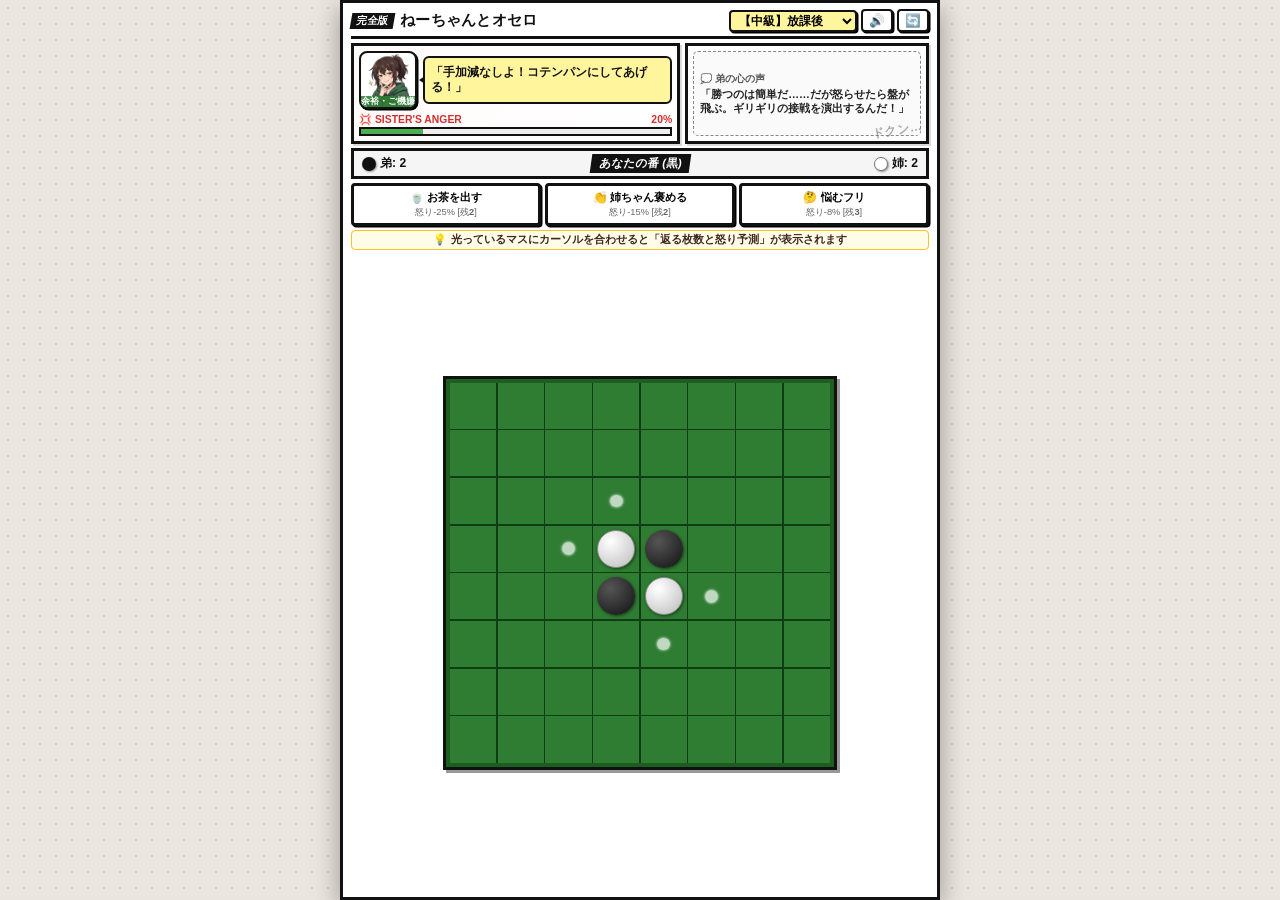
==== commit 39babb80: "Add files via upload" ====
--- a/index.html
+++ b/index.html
@@ -3,7 +3,7 @@
 <head>
 <meta charset="UTF-8">
 <meta name="viewport" content="width=device-width, initial-scale=1.0, maximum-scale=1.0, user-scalable=no, viewport-fit=cover">
-<title>コミック接待オセロ 〜姉ちゃんの機嫌を損ねずに勝て！〜</title>
+<title>ねーちゃんとオセロ</title>
 <link rel="stylesheet" href="style.css">
 </head>
 <body>
@@ -14,7 +14,7 @@
   <header class="comic-header">
     <div class="comic-title">
       <span class="chapter-badge">完全版</span>
-      <span class="title-text">コミック接待オセロ (8×8)</span>
+      <span class="title-text">ねーちゃんとオセロ</span>
     </div>
     <div class="header-actions">
       <select class="stage-select" id="stageSelect" onchange="changeStage()">
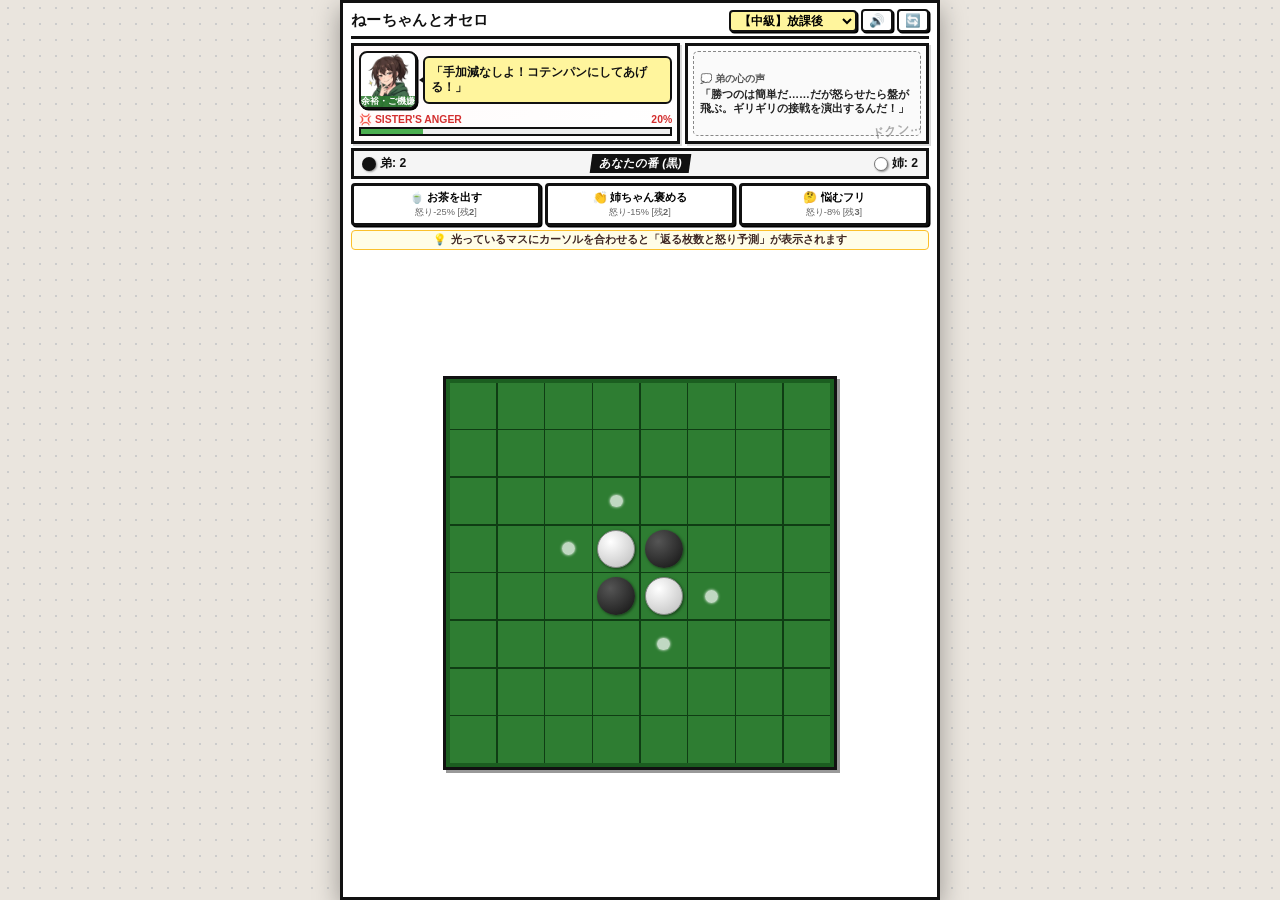
==== commit b9726995: "スマホでタップ2回で打つようにして予測を出し、ヘッダー切れと画像の重さを直す Co-Authored-By: Claude Sonnet 5.5 <noreply@anthropic.com> Cla" ====
--- a/index.html
+++ b/index.html
@@ -4,6 +4,15 @@
 <meta charset="UTF-8">
 <meta name="viewport" content="width=device-width, initial-scale=1.0, maximum-scale=1.0, user-scalable=no, viewport-fit=cover">
 <title>ねーちゃんとオセロ</title>
+<meta name="description" content="勝ちすぎると、ちゃぶ台が飛ぶ。ねーちゃんのイライラ度を見ながら、ギリギリで勝つ接待オセロ。無料でブラウザですぐ遊べます。">
+<meta property="og:title" content="ねーちゃんとオセロ — 無料の接待オセロ">
+<meta property="og:description" content="勝ちすぎると、ちゃぶ台が飛ぶ。ねーちゃんのイライラ度を見ながら、ギリギリで勝つ接待オセロ。">
+<meta property="og:type" content="website">
+<meta property="og:url" content="https://shinpoyo.com/Reversi-with-Sis/">
+<meta property="og:image" content="https://shinpoyo.com/Reversi-with-Sis/ogp.jpg">
+<meta name="twitter:card" content="summary_large_image">
+<meta name="theme-color" content="#eae5de">
+<link rel="icon" href="icon.png">
 <link rel="stylesheet" href="style.css">
 </head>
 <body>
@@ -13,7 +22,6 @@
   <!-- Header: 1行コンパクト配置 -->
   <header class="comic-header">
     <div class="comic-title">
-      <span class="chapter-badge">完全版</span>
       <span class="title-text">ねーちゃんとオセロ</span>
     </div>
     <div class="header-actions">
@@ -122,7 +130,7 @@
     <div class="speed-lines"></div>
     <div class="modal-shout" id="modalShout">ドォォォン！！</div>
     <div class="modal-illust-wrap" id="modalIllustWrap">
-      <img id="modalSceneImg" class="modal-illust-scene" src="sister_table_flip_scene.jpg" alt="ちゃぶ台返し">
+      <img id="modalSceneImg" class="modal-illust-scene" alt="ちゃぶ台返し">
       <div id="modalFaceSprite" class="sister-sprite face_happy modal-face-sprite"></div>
     </div>
     <div class="modal-balloon" id="modalBalloon">「もうやんない！！！！」</div>
--- a/style.css
+++ b/style.css
@@ -61,6 +61,8 @@
   display: flex;
   justify-content: space-between;
   align-items: center;
+  flex-wrap: wrap;
+  gap: 4px;
   flex-shrink: 0;
 }
 
@@ -161,7 +163,7 @@
   border-radius: 8px;
   border: var(--border-medium);
   background-color: #ffe0b2;
-  background-image: url('sister_expressions_sheet.jpg');
+  background-image: url('sister_expressions_sheet.webp');
   background-size: 200% 200%;
   background-position: 0% 0%;
   flex-shrink: 0;
@@ -470,6 +472,12 @@
   background: rgba(255, 255, 255, 0.7);
   box-shadow: 0 0 3px #fff;
   transition: transform 0.15s;
+}
+
+.cell.pending::after {
+  transform: scale(1.8);
+  background: #ffeb3b;
+  box-shadow: 0 0 6px #ffeb3b;
 }
 
 .cell.valid-move:hover::after,
@@ -728,3 +736,10 @@
   transform: translate(-1.5px, -1.5px);
   box-shadow: 4px 4px 0px #000;
 }
+
+/* 幅の狭いスマホ（360px前後）で、ヘッダーを1行に収める */
+@media (max-width: 400px) {
+  .title-text { font-size: 0.8rem; }
+  .stage-select { font-size: 0.66rem; max-width: 7.6em; }
+  .comic-btn-icon { padding: 2px 4px; }
+}
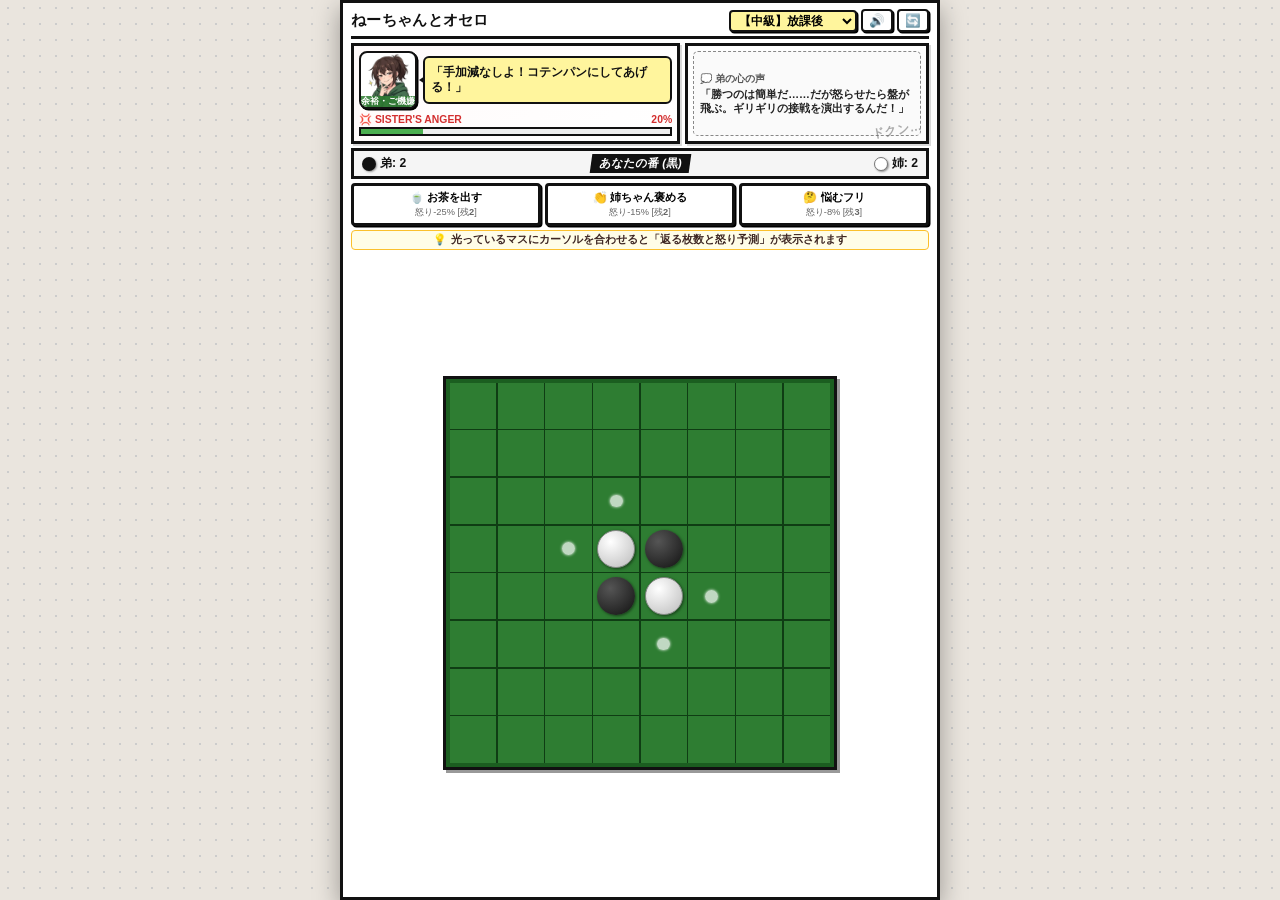
==== commit 0dcdfdd6: "作者のほかのゲームへのリンクを足す ゲームの URL に直接来た人が、ほかの作品にたどり着けなかったため。 遊んでいる最中には出さず、区切りの画面にだけ置く。  Co-Authored-By: Cla" ====
--- a/index.html
+++ b/index.html
@@ -137,6 +137,7 @@
     <div class="modal-score" id="modalScore">結果</div>
     <div class="modal-desc" id="modalDesc">説明</div>
     <button class="modal-btn" onclick="closeModalAndReset()">もう一度挑戦する</button>
+    <a class="modal-more" href="https://shinpoyo.com/works/" target="_blank" rel="noopener">作者のほかのゲームも遊ぶ ›</a>
   </div>
 </div>
 
--- a/style.css
+++ b/style.css
@@ -730,6 +730,14 @@
   box-shadow: 2.5px 2.5px 0px #aaa;
 }
 
+.modal-more {
+  display: block;
+  margin-top: 10px;
+  font-size: 0.78rem;
+  font-weight: 700;
+  color: #000;
+}
+
 .modal-btn:hover {
   background: var(--comic-red);
   border-color: var(--comic-red);
